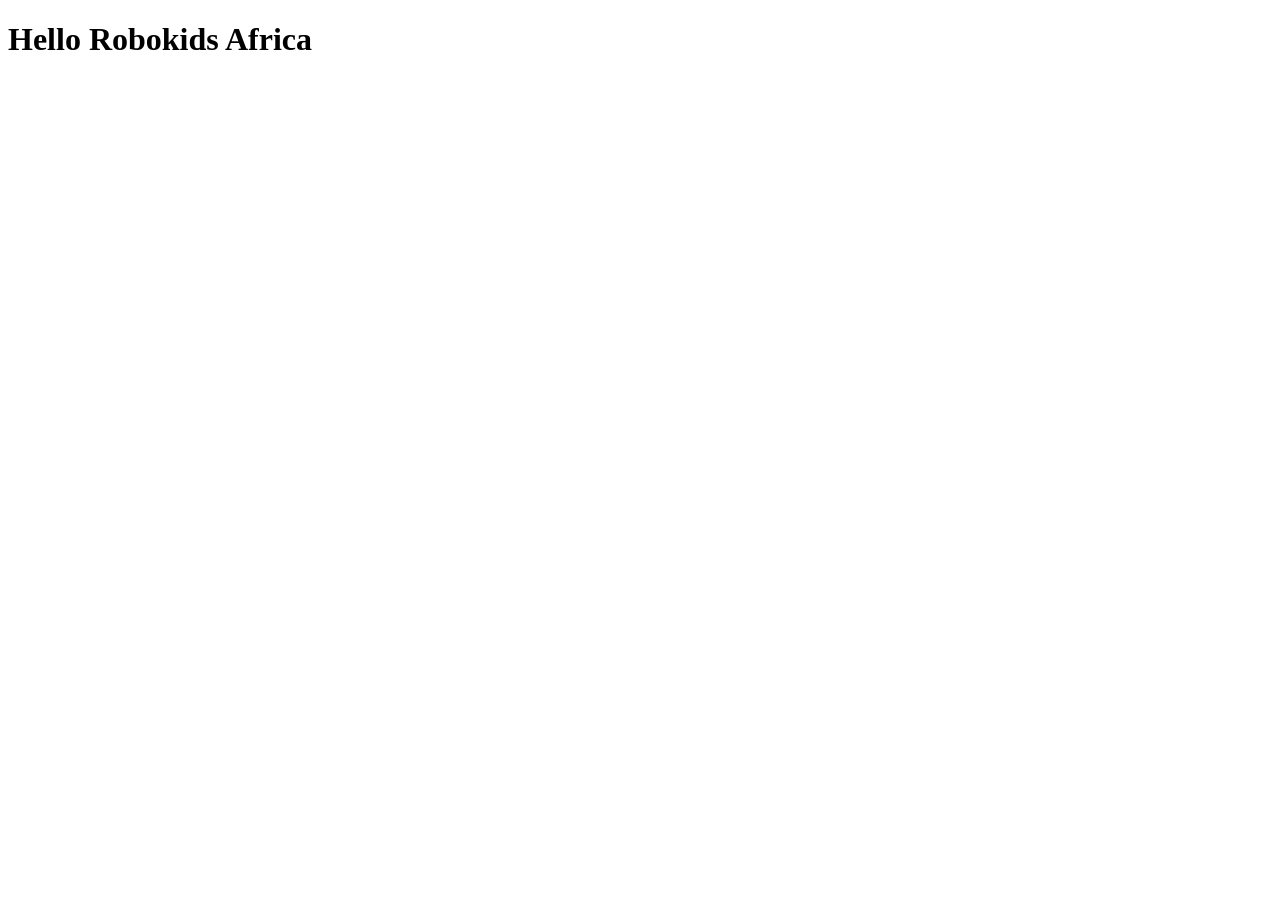
==== index.html @ cff6366d "Project setup" ====
<!DOCTYPE html>
<html lang="en">
<head>
    <meta charset="UTF-8">
    <meta name="viewport" content="width=device-width, initial-scale=1.0">
    <title>Robokids Africa</title>
    <link rel="stylesheet" href="styles.css">
</head>
<body>
    <h1>Hello Robokids Africa</h1>
    <script src="script.js"></script>
</body>
</html>
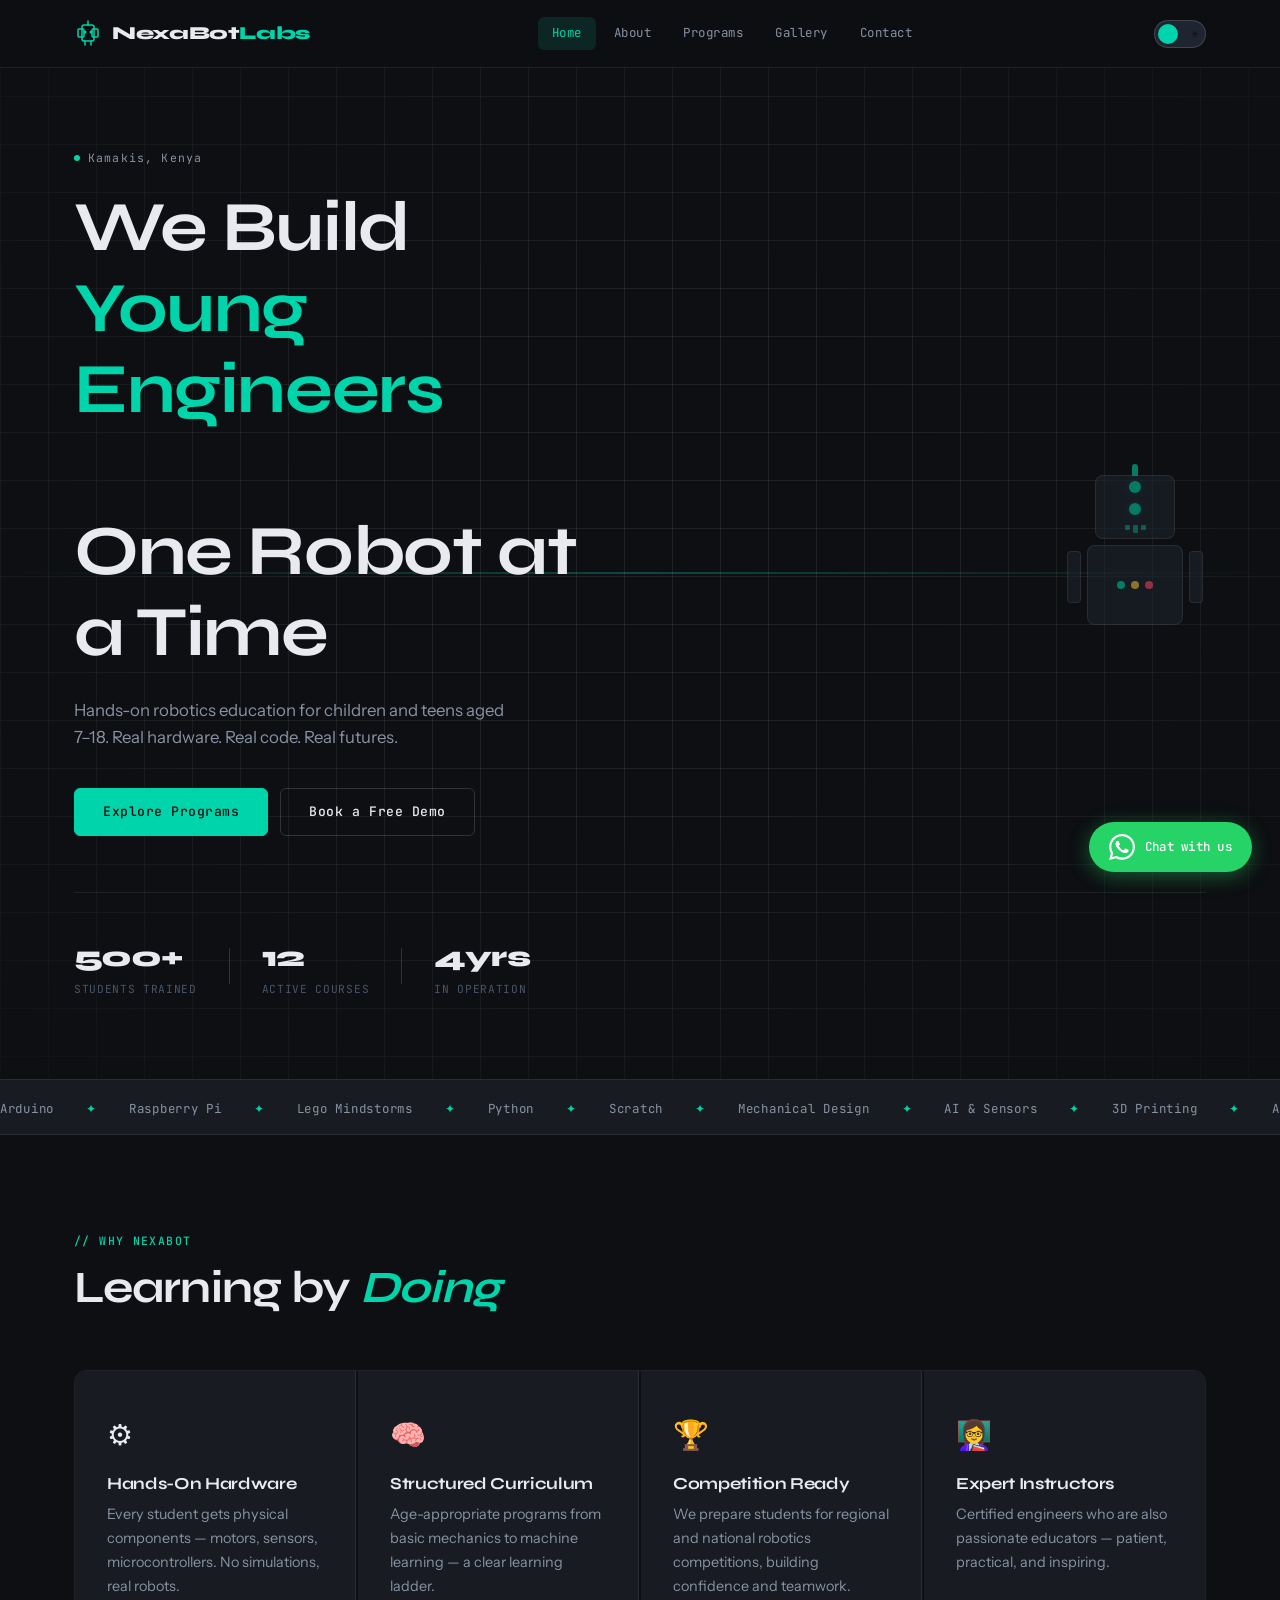
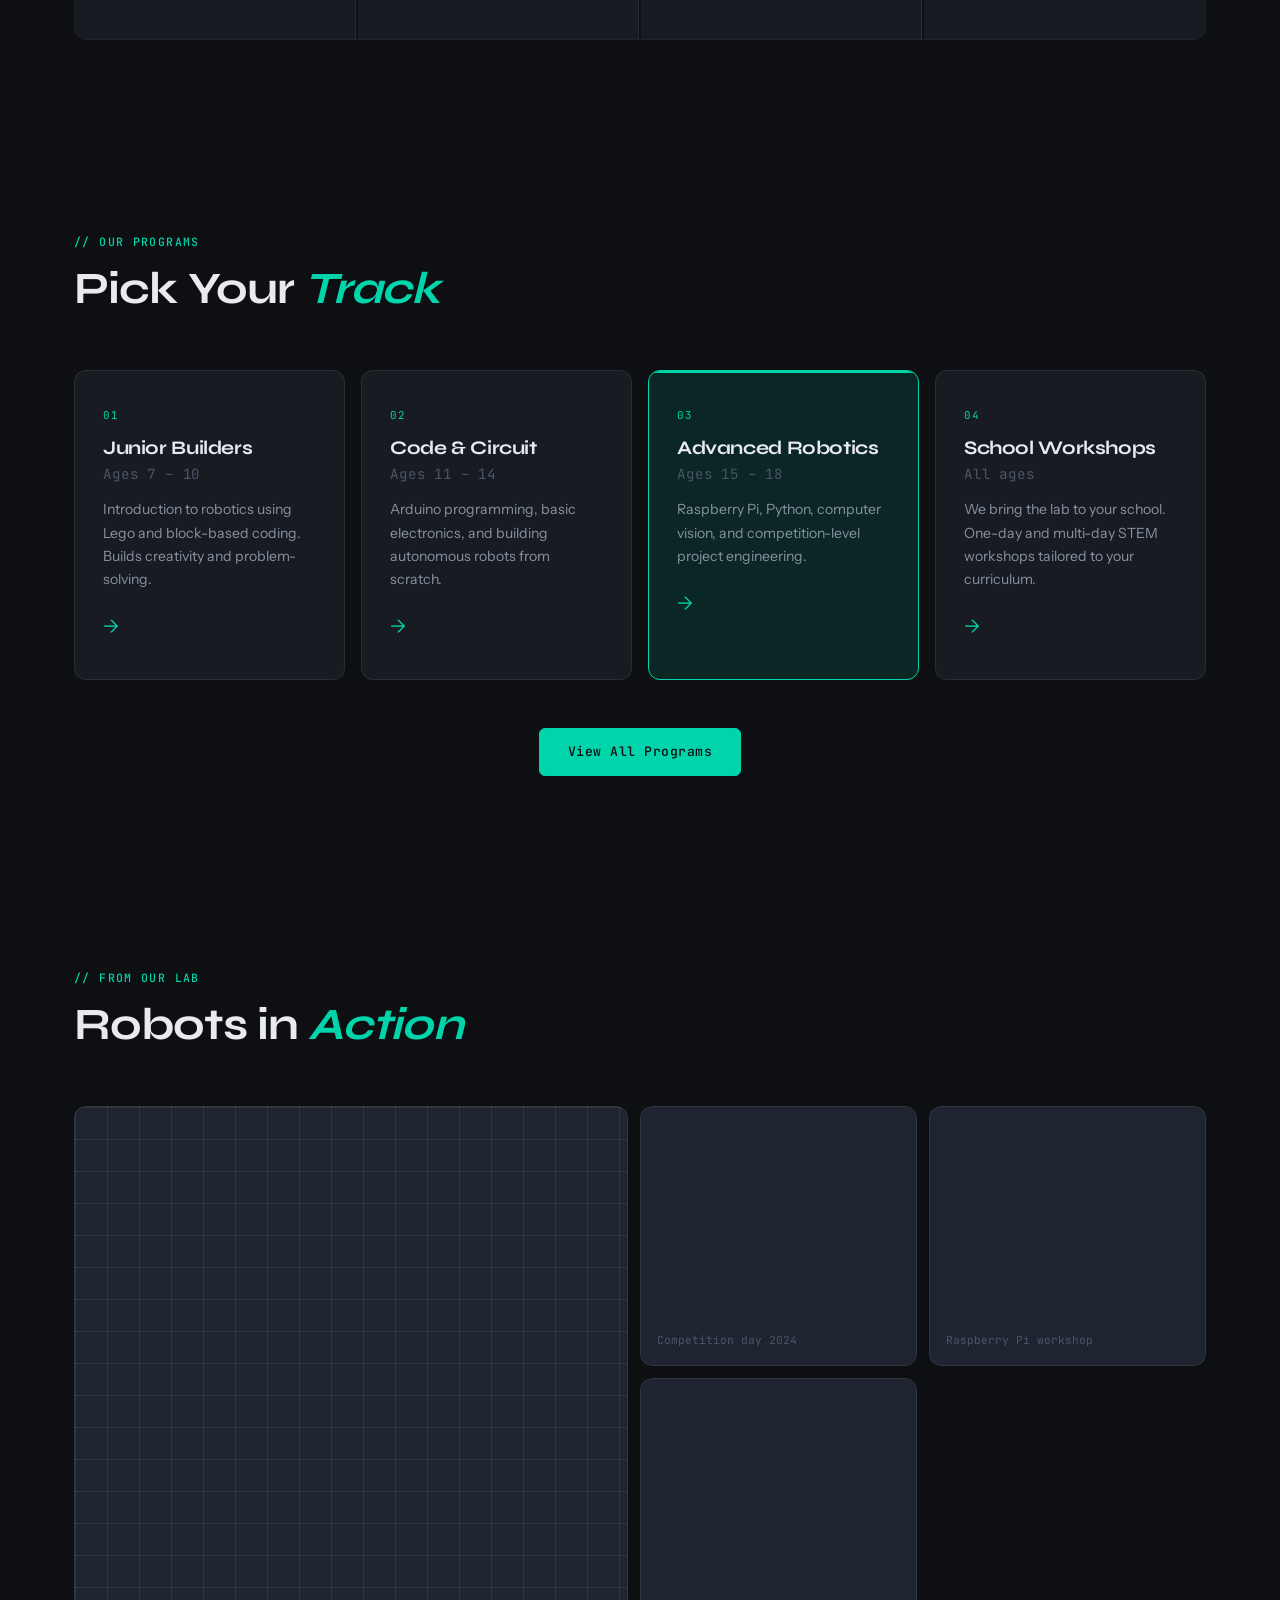
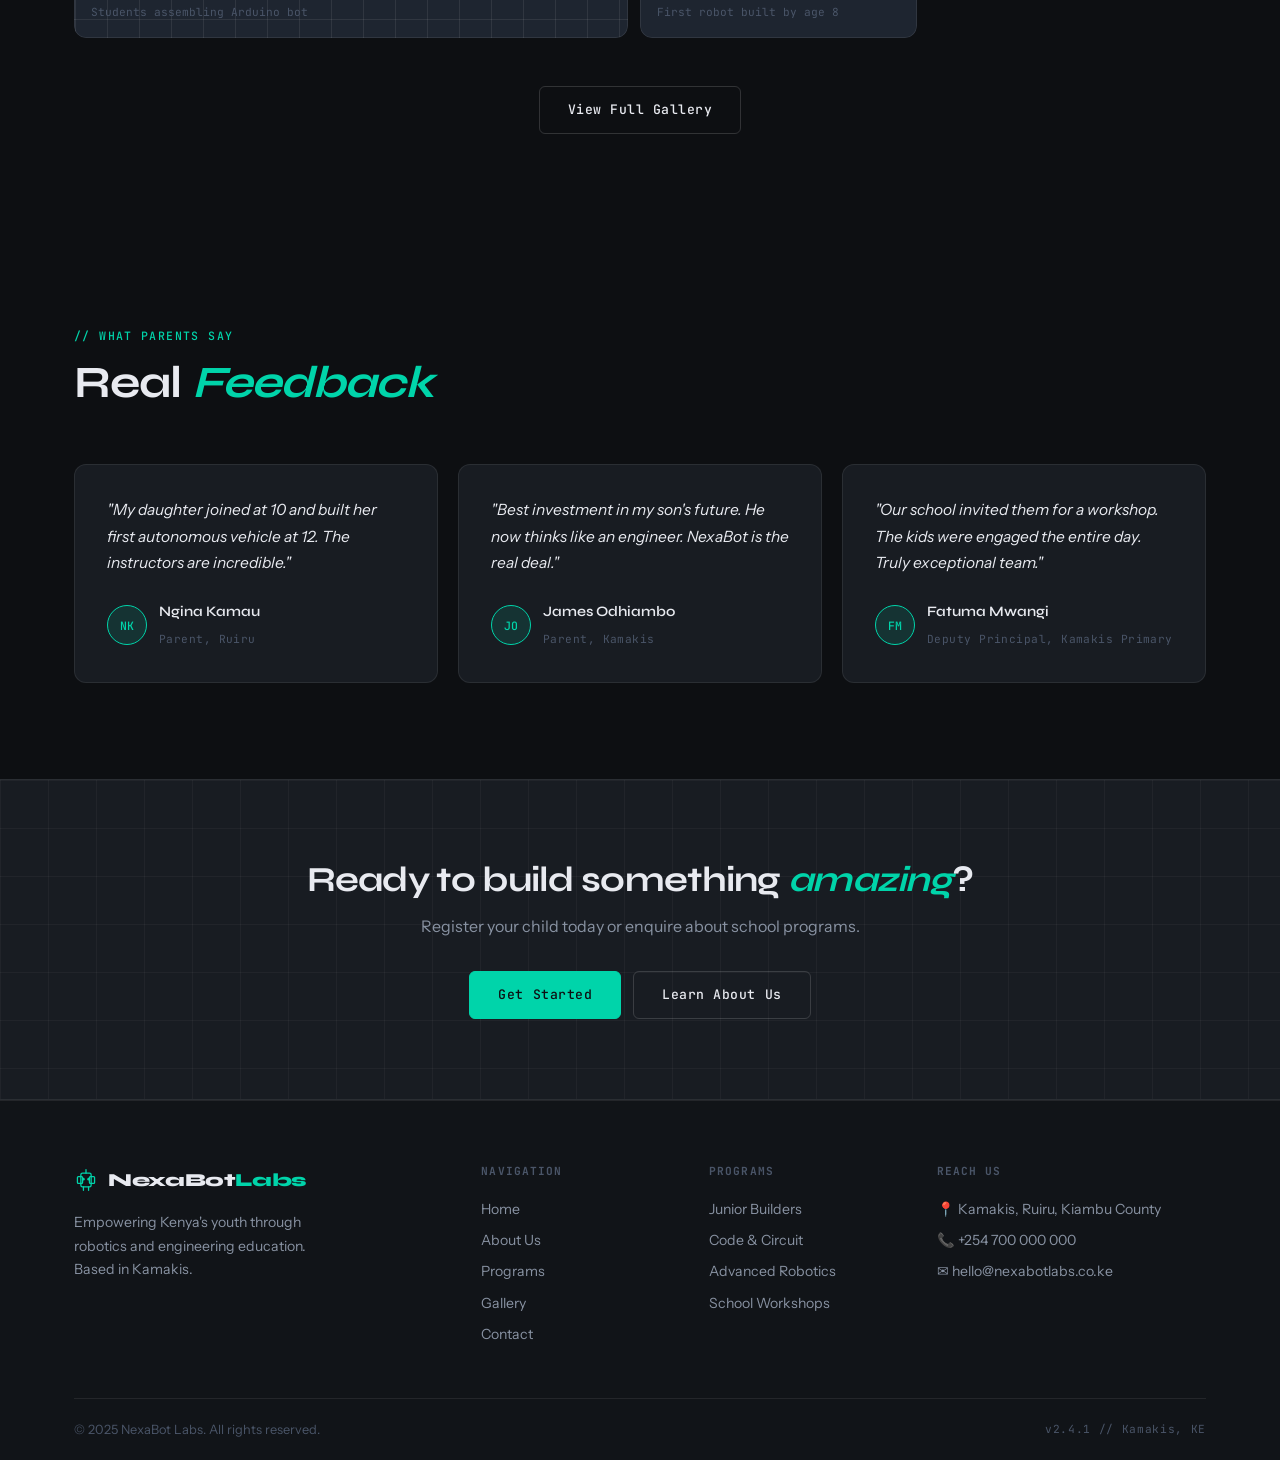
==== commit d28082a1: "Phase one" ====
--- a/index.html
+++ b/index.html
@@ -1,13 +1,347 @@
 <!DOCTYPE html>
-<html lang="en">
+<html lang="en" data-theme="dark">
 <head>
-    <meta charset="UTF-8">
-    <meta name="viewport" content="width=device-width, initial-scale=1.0">
-    <title>Robokids Africa</title>
-    <link rel="stylesheet" href="styles.css">
+  <meta charset="UTF-8" />
+  <meta name="viewport" content="width=device-width, initial-scale=1.0" />
+  <title>NexaBot Labs — Robotics Education for Young Minds | Kamakis, Kenya</title>
+  <meta name="description" content="NexaBot Labs empowers the next generation of engineers and innovators through hands-on robotics education in Kamakis, Kenya. Programs for ages 7–18." />
+  <meta name="keywords" content="robotics Kenya, robotics Kamakis, kids robotics, STEM education Kenya, youth engineering, NexaBot Labs" />
+  <meta property="og:title" content="NexaBot Labs — Robotics Education for Young Minds" />
+  <meta property="og:description" content="Hands-on robotics programs for youth in Kamakis, Kenya. Building tomorrow's engineers today." />
+  <meta property="og:type" content="website" />
+  <link rel="canonical" href="https://www.nexabotlabs.co.ke/" />
+  <link rel="stylesheet" href="styles.css" />
+  <link rel="preconnect" href="https://fonts.googleapis.com" />
+  <link rel="preconnect" href="https://fonts.gstatic.com" crossorigin />
+  <link href="https://fonts.googleapis.com/css2?family=Syne:wght@400;600;700;800&family=JetBrains+Mono:wght@300;400;500&family=Instrument+Sans:ital,wght@0,400;0,500;1,400&display=swap" rel="stylesheet" />
 </head>
 <body>
-    <h1>Hello Robokids Africa</h1>
-    <script src="script.js"></script>
+
+  <!-- NAVBAR -->
+  <header class="navbar" id="navbar">
+    <div class="nav-inner">
+      <a href="index.html" class="nav-logo">
+        <span class="logo-icon">
+          <svg width="28" height="28" viewBox="0 0 28 28" fill="none">
+            <rect x="4" y="10" width="6" height="8" rx="1" stroke="currentColor" stroke-width="1.5"/>
+            <rect x="18" y="10" width="6" height="8" rx="1" stroke="currentColor" stroke-width="1.5"/>
+            <rect x="8" y="6" width="12" height="16" rx="2" stroke="currentColor" stroke-width="1.5"/>
+            <circle cx="11" cy="13" r="1.5" fill="currentColor"/>
+            <circle cx="17" cy="13" r="1.5" fill="currentColor"/>
+            <line x1="11" y1="22" x2="11" y2="26" stroke="currentColor" stroke-width="1.5" stroke-linecap="round"/>
+            <line x1="17" y1="22" x2="17" y2="26" stroke="currentColor" stroke-width="1.5" stroke-linecap="round"/>
+            <line x1="14" y1="2" x2="14" y2="6" stroke="currentColor" stroke-width="1.5" stroke-linecap="round"/>
+          </svg>
+        </span>
+        <span class="logo-text">NexaBot<span class="logo-accent">Labs</span></span>
+      </a>
+
+      <nav class="nav-links" id="nav-links">
+        <a href="index.html" class="nav-link active">Home</a>
+        <a href="about.html" class="nav-link">About</a>
+        <a href="services.html" class="nav-link">Programs</a>
+        <a href="gallery.html" class="nav-link">Gallery</a>
+        <a href="contact.html" class="nav-link">Contact</a>
+      </nav>
+
+      <div class="nav-controls">
+        <button class="theme-toggle" id="theme-toggle" aria-label="Toggle light/dark theme">
+          <span class="toggle-track">
+            <span class="toggle-thumb"></span>
+            <span class="toggle-icon sun">☀</span>
+            <span class="toggle-icon moon">☽</span>
+          </span>
+        </button>
+        <button class="nav-burger" id="nav-burger" aria-label="Open menu">
+          <span></span><span></span><span></span>
+        </button>
+      </div>
+    </div>
+  </header>
+
+  <!-- HERO -->
+  <section class="hero">
+    <div class="hero-grid-bg"></div>
+    <div class="hero-scan-line"></div>
+    <div class="container hero-inner">
+      <div class="hero-tag"><span class="tag-dot"></span> Kamakis, Kenya</div>
+      <h1 class="hero-title">
+        We Build<br/>
+        <span class="hero-title-accent">Young Engineers</span><br/>
+        One Robot at<br/>a Time
+      </h1>
+      <p class="hero-sub">Hands-on robotics education for children and teens aged 7–18. Real hardware. Real code. Real futures.</p>
+      <div class="hero-cta">
+        <a href="services.html" class="btn btn-primary">Explore Programs</a>
+        <a href="contact.html" class="btn btn-ghost">Book a Free Demo</a>
+      </div>
+      <div class="hero-stats">
+        <div class="stat"><span class="stat-num">500+</span><span class="stat-label">Students Trained</span></div>
+        <div class="stat-div"></div>
+        <div class="stat"><span class="stat-num">12</span><span class="stat-label">Active Courses</span></div>
+        <div class="stat-div"></div>
+        <div class="stat"><span class="stat-num">4yrs</span><span class="stat-label">In Operation</span></div>
+      </div>
+    </div>
+    <div class="hero-robot-frame">
+      <div class="robot-display">
+        <div class="robot-head">
+          <div class="robot-eye left"></div>
+          <div class="robot-eye right"></div>
+          <div class="robot-mouth"><span></span><span></span><span></span></div>
+        </div>
+        <div class="robot-body">
+          <div class="robot-chest-panel">
+            <div class="chest-light l1"></div>
+            <div class="chest-light l2"></div>
+            <div class="chest-light l3"></div>
+          </div>
+        </div>
+        <div class="robot-arms">
+          <div class="robot-arm left"></div>
+          <div class="robot-arm right"></div>
+        </div>
+      </div>
+    </div>
+  </section>
+
+  <!-- MARQUEE STRIP -->
+  <div class="marquee-strip">
+    <div class="marquee-track">
+      <span>Arduino</span><span class="mx">✦</span>
+      <span>Raspberry Pi</span><span class="mx">✦</span>
+      <span>Lego Mindstorms</span><span class="mx">✦</span>
+      <span>Python</span><span class="mx">✦</span>
+      <span>Scratch</span><span class="mx">✦</span>
+      <span>Mechanical Design</span><span class="mx">✦</span>
+      <span>AI & Sensors</span><span class="mx">✦</span>
+      <span>3D Printing</span><span class="mx">✦</span>
+      <span>Arduino</span><span class="mx">✦</span>
+      <span>Raspberry Pi</span><span class="mx">✦</span>
+      <span>Lego Mindstorms</span><span class="mx">✦</span>
+      <span>Python</span><span class="mx">✦</span>
+      <span>Scratch</span><span class="mx">✦</span>
+      <span>Mechanical Design</span><span class="mx">✦</span>
+      <span>AI & Sensors</span><span class="mx">✦</span>
+      <span>3D Printing</span><span class="mx">✦</span>
+    </div>
+  </div>
+
+  <!-- WHY US -->
+  <section class="section why-section">
+    <div class="container">
+      <div class="section-header">
+        <span class="section-label">// WHY NEXABOT</span>
+        <h2 class="section-title">Learning by <em>Doing</em></h2>
+      </div>
+      <div class="why-grid">
+        <div class="why-card">
+          <div class="why-icon">⚙</div>
+          <h3>Hands-On Hardware</h3>
+          <p>Every student gets physical components — motors, sensors, microcontrollers. No simulations, real robots.</p>
+        </div>
+        <div class="why-card">
+          <div class="why-icon">🧠</div>
+          <h3>Structured Curriculum</h3>
+          <p>Age-appropriate programs from basic mechanics to machine learning — a clear learning ladder.</p>
+        </div>
+        <div class="why-card">
+          <div class="why-icon">🏆</div>
+          <h3>Competition Ready</h3>
+          <p>We prepare students for regional and national robotics competitions, building confidence and teamwork.</p>
+        </div>
+        <div class="why-card">
+          <div class="why-icon">👩‍🏫</div>
+          <h3>Expert Instructors</h3>
+          <p>Certified engineers who are also passionate educators — patient, practical, and inspiring.</p>
+        </div>
+      </div>
+    </div>
+  </section>
+
+  <!-- PROGRAMS PREVIEW -->
+  <section class="section programs-preview">
+    <div class="container">
+      <div class="section-header">
+        <span class="section-label">// OUR PROGRAMS</span>
+        <h2 class="section-title">Pick Your <em>Track</em></h2>
+      </div>
+      <div class="programs-grid">
+        <a href="services.html" class="program-card">
+          <div class="program-num">01</div>
+          <h3>Junior Builders</h3>
+          <p class="program-age">Ages 7 – 10</p>
+          <p>Introduction to robotics using Lego and block-based coding. Builds creativity and problem-solving.</p>
+          <span class="program-arrow">→</span>
+        </a>
+        <a href="services.html" class="program-card">
+          <div class="program-num">02</div>
+          <h3>Code & Circuit</h3>
+          <p class="program-age">Ages 11 – 14</p>
+          <p>Arduino programming, basic electronics, and building autonomous robots from scratch.</p>
+          <span class="program-arrow">→</span>
+        </a>
+        <a href="services.html" class="program-card featured">
+          <div class="program-num">03</div>
+          <h3>Advanced Robotics</h3>
+          <p class="program-age">Ages 15 – 18</p>
+          <p>Raspberry Pi, Python, computer vision, and competition-level project engineering.</p>
+          <span class="program-arrow">→</span>
+        </a>
+        <a href="services.html" class="program-card">
+          <div class="program-num">04</div>
+          <h3>School Workshops</h3>
+          <p class="program-age">All ages</p>
+          <p>We bring the lab to your school. One-day and multi-day STEM workshops tailored to your curriculum.</p>
+          <span class="program-arrow">→</span>
+        </a>
+      </div>
+      <div class="section-cta">
+        <a href="services.html" class="btn btn-primary">View All Programs</a>
+      </div>
+    </div>
+  </section>
+
+  <!-- GALLERY TEASER -->
+  <section class="section gallery-teaser">
+    <div class="container">
+      <div class="section-header">
+        <span class="section-label">// FROM OUR LAB</span>
+        <h2 class="section-title">Robots in <em>Action</em></h2>
+      </div>
+      <div class="gallery-grid-preview">
+        <div class="gp-item gp-large">
+          <div class="gp-placeholder" data-label="Students assembling Arduino bot"></div>
+        </div>
+        <div class="gp-item">
+          <div class="gp-placeholder" data-label="Competition day 2024"></div>
+        </div>
+        <div class="gp-item">
+          <div class="gp-placeholder" data-label="Raspberry Pi workshop"></div>
+        </div>
+        <div class="gp-item">
+          <div class="gp-placeholder" data-label="First robot built by age 8"></div>
+        </div>
+      </div>
+      <div class="section-cta">
+        <a href="gallery.html" class="btn btn-ghost">View Full Gallery</a>
+      </div>
+    </div>
+  </section>
+
+  <!-- TESTIMONIALS -->
+  <section class="section testimonials">
+    <div class="container">
+      <div class="section-header">
+        <span class="section-label">// WHAT PARENTS SAY</span>
+        <h2 class="section-title">Real <em>Feedback</em></h2>
+      </div>
+      <div class="testi-grid">
+        <div class="testi-card">
+          <p>"My daughter joined at 10 and built her first autonomous vehicle at 12. The instructors are incredible."</p>
+          <div class="testi-author">
+            <div class="testi-avatar">NK</div>
+            <div>
+              <strong>Ngina Kamau</strong>
+              <span>Parent, Ruiru</span>
+            </div>
+          </div>
+        </div>
+        <div class="testi-card">
+          <p>"Best investment in my son's future. He now thinks like an engineer. NexaBot is the real deal."</p>
+          <div class="testi-author">
+            <div class="testi-avatar">JO</div>
+            <div>
+              <strong>James Odhiambo</strong>
+              <span>Parent, Kamakis</span>
+            </div>
+          </div>
+        </div>
+        <div class="testi-card">
+          <p>"Our school invited them for a workshop. The kids were engaged the entire day. Truly exceptional team."</p>
+          <div class="testi-author">
+            <div class="testi-avatar">FM</div>
+            <div>
+              <strong>Fatuma Mwangi</strong>
+              <span>Deputy Principal, Kamakis Primary</span>
+            </div>
+          </div>
+        </div>
+      </div>
+    </div>
+  </section>
+
+  <!-- CTA BAND -->
+  <section class="cta-band">
+    <div class="container">
+      <h2>Ready to build something <em>amazing</em>?</h2>
+      <p>Register your child today or enquire about school programs.</p>
+      <div class="cta-buttons">
+        <a href="contact.html" class="btn btn-primary">Get Started</a>
+        <a href="about.html" class="btn btn-ghost">Learn About Us</a>
+      </div>
+    </div>
+  </section>
+
+  <!-- FOOTER -->
+  <footer class="footer">
+    <div class="container">
+      <div class="footer-grid">
+        <div class="footer-brand">
+          <a href="index.html" class="nav-logo">
+            <span class="logo-icon">
+              <svg width="24" height="24" viewBox="0 0 28 28" fill="none">
+                <rect x="4" y="10" width="6" height="8" rx="1" stroke="currentColor" stroke-width="1.5"/>
+                <rect x="18" y="10" width="6" height="8" rx="1" stroke="currentColor" stroke-width="1.5"/>
+                <rect x="8" y="6" width="12" height="16" rx="2" stroke="currentColor" stroke-width="1.5"/>
+                <circle cx="11" cy="13" r="1.5" fill="currentColor"/>
+                <circle cx="17" cy="13" r="1.5" fill="currentColor"/>
+                <line x1="11" y1="22" x2="11" y2="26" stroke="currentColor" stroke-width="1.5" stroke-linecap="round"/>
+                <line x1="17" y1="22" x2="17" y2="26" stroke="currentColor" stroke-width="1.5" stroke-linecap="round"/>
+                <line x1="14" y1="2" x2="14" y2="6" stroke="currentColor" stroke-width="1.5" stroke-linecap="round"/>
+              </svg>
+            </span>
+            <span class="logo-text">NexaBot<span class="logo-accent">Labs</span></span>
+          </a>
+          <p>Empowering Kenya's youth through robotics and engineering education. Based in Kamakis.</p>
+        </div>
+        <div class="footer-links">
+          <h4>Navigation</h4>
+          <a href="index.html">Home</a>
+          <a href="about.html">About Us</a>
+          <a href="services.html">Programs</a>
+          <a href="gallery.html">Gallery</a>
+          <a href="contact.html">Contact</a>
+        </div>
+        <div class="footer-links">
+          <h4>Programs</h4>
+          <a href="services.html">Junior Builders</a>
+          <a href="services.html">Code & Circuit</a>
+          <a href="services.html">Advanced Robotics</a>
+          <a href="services.html">School Workshops</a>
+        </div>
+        <div class="footer-contact">
+          <h4>Reach Us</h4>
+          <p>📍 Kamakis, Ruiru, Kiambu County</p>
+          <p>📞 +254 700 000 000</p>
+          <p>✉ hello@nexabotlabs.co.ke</p>
+        </div>
+      </div>
+      <div class="footer-bottom">
+        <span>© 2025 NexaBot Labs. All rights reserved.</span>
+        <span class="footer-mono">v2.4.1 // Kamakis, KE</span>
+      </div>
+    </div>
+  </footer>
+
+  <!-- WHATSAPP BUTTON -->
+  <a href="https://wa.me/254700000000?text=Hello%20NexaBot%20Labs%2C%20I%27m%20interested%20in%20your%20robotics%20programs." class="whatsapp-btn" target="_blank" rel="noopener" aria-label="Chat on WhatsApp">
+    <svg viewBox="0 0 24 24" fill="currentColor" width="26" height="26">
+      <path d="M17.472 14.382c-.297-.149-1.758-.867-2.03-.967-.273-.099-.471-.148-.67.15-.197.297-.767.966-.94 1.164-.173.199-.347.223-.644.075-.297-.15-1.255-.463-2.39-1.475-.883-.788-1.48-1.761-1.653-2.059-.173-.297-.018-.458.13-.606.134-.133.298-.347.446-.52.149-.174.198-.298.298-.497.099-.198.05-.371-.025-.52-.075-.149-.669-1.612-.916-2.207-.242-.579-.487-.5-.669-.51-.173-.008-.371-.01-.57-.01-.198 0-.52.074-.792.372-.272.297-1.04 1.016-1.04 2.479 0 1.462 1.065 2.875 1.213 3.074.149.198 2.096 3.2 5.077 4.487.709.306 1.262.489 1.694.625.712.227 1.36.195 1.871.118.571-.085 1.758-.719 2.006-1.413.248-.694.248-1.289.173-1.413-.074-.124-.272-.198-.57-.347m-5.421 7.403h-.004a9.87 9.87 0 01-5.031-1.378l-.361-.214-3.741.982.998-3.648-.235-.374a9.86 9.86 0 01-1.51-5.26c.001-5.45 4.436-9.884 9.888-9.884 2.64 0 5.122 1.03 6.988 2.898a9.825 9.825 0 012.893 6.994c-.003 5.45-4.437 9.884-9.885 9.884m8.413-18.297A11.815 11.815 0 0012.05 0C5.495 0 .16 5.335.157 11.892c0 2.096.547 4.142 1.588 5.945L.057 24l6.305-1.654a11.882 11.882 0 005.683 1.448h.005c6.554 0 11.89-5.335 11.893-11.893a11.821 11.821 0 00-3.48-8.413z"/>
+    </svg>
+    <span>Chat with us</span>
+  </a>
+
+  <script src="script.js"></script>
 </body>
 </html>
--- a/styles.css
+++ b/styles.css
@@ -0,0 +1,1516 @@
+/* =========================================================
+   NexaBot Labs — style.css
+   Theme: Industrial Precision / Mechatronics
+   Fonts: Syne (display) + JetBrains Mono (accent/label) + Instrument Sans (body)
+   ========================================================= */
+
+/* ---- RESET & BASE ---- */
+*, *::before, *::after { box-sizing: border-box; margin: 0; padding: 0; }
+html { scroll-behavior: smooth; font-size: 16px; }
+img { display: block; max-width: 100%; }
+a { text-decoration: none; color: inherit; }
+ul { list-style: none; }
+button { cursor: pointer; border: none; background: none; font: inherit; }
+
+/* ---- CSS VARIABLES ---- */
+:root {
+  /* Dark theme (default) */
+  --bg:          #0d0f12;
+  --bg-alt:      #111418;
+  --surface:     #181c22;
+  --surface-2:   #1e2530;
+  --surface-3:   #252d3a;
+  --border:      rgba(255,255,255,0.08);
+  --border-hi:   rgba(255,255,255,0.15);
+
+  --text:        #e8eaf0;
+  --text-muted:  #8892a2;
+  --text-faint:  #4a5568;
+
+  --accent:      #00d4aa;
+  --accent-dim:  rgba(0, 212, 170, 0.12);
+  --accent-muted:rgba(0, 212, 170, 0.06);
+  --accent-glow: rgba(0, 212, 170, 0.25);
+
+  --red:         #ff4d6a;
+  --yellow:      #f5c542;
+
+  --font-display: 'Syne', sans-serif;
+  --font-mono:    'JetBrains Mono', monospace;
+  --font-body:    'Instrument Sans', sans-serif;
+
+  --radius:       6px;
+  --radius-lg:    12px;
+  --shadow:       0 4px 24px rgba(0,0,0,0.4);
+  --shadow-lg:    0 12px 48px rgba(0,0,0,0.6);
+
+  --nav-height:   68px;
+  --transition:   0.2s ease;
+}
+
+[data-theme="light"] {
+  --bg:          #f5f6f8;
+  --bg-alt:      #ffffff;
+  --surface:     #ffffff;
+  --surface-2:   #eef0f5;
+  --surface-3:   #e4e7ef;
+  --border:      rgba(0,0,0,0.08);
+  --border-hi:   rgba(0,0,0,0.14);
+
+  --text:        #111418;
+  --text-muted:  #5a6478;
+  --text-faint:  #9aa3b2;
+
+  --accent:      #00a882;
+  --accent-dim:  rgba(0, 168, 130, 0.10);
+  --accent-muted:rgba(0, 168, 130, 0.05);
+  --accent-glow: rgba(0, 168, 130, 0.20);
+
+  --shadow:       0 4px 24px rgba(0,0,0,0.08);
+  --shadow-lg:    0 12px 48px rgba(0,0,0,0.14);
+}
+
+/* ---- BODY ---- */
+body {
+  font-family: var(--font-body);
+  background-color: var(--bg);
+  color: var(--text);
+  line-height: 1.65;
+  overflow-x: hidden;
+  transition: background-color 0.3s ease, color 0.3s ease;
+}
+
+/* ---- TYPOGRAPHY ---- */
+h1, h2, h3, h4 {
+  font-family: var(--font-display);
+  font-weight: 700;
+  line-height: 1.15;
+  letter-spacing: -0.02em;
+}
+em { font-style: italic; color: var(--accent); font-family: var(--font-display); }
+p { color: var(--text-muted); }
+
+/* ---- CONTAINER ---- */
+.container {
+  max-width: 1180px;
+  margin: 0 auto;
+  padding: 0 24px;
+}
+
+/* ---- SECTION ---- */
+.section {
+  padding: 96px 0;
+}
+.section-header {
+  margin-bottom: 56px;
+}
+.section-label {
+  font-family: var(--font-mono);
+  font-size: 0.72rem;
+  font-weight: 500;
+  color: var(--accent);
+  letter-spacing: 0.12em;
+  text-transform: uppercase;
+  display: block;
+  margin-bottom: 12px;
+}
+.section-title {
+  font-size: clamp(2rem, 4vw, 2.8rem);
+  color: var(--text);
+}
+.section-cta {
+  margin-top: 48px;
+  text-align: center;
+}
+
+/* ---- BUTTONS ---- */
+.btn {
+  display: inline-flex;
+  align-items: center;
+  gap: 8px;
+  padding: 12px 28px;
+  border-radius: var(--radius);
+  font-family: var(--font-mono);
+  font-size: 0.82rem;
+  font-weight: 500;
+  letter-spacing: 0.04em;
+  transition: all var(--transition);
+  border: 1.5px solid transparent;
+  white-space: nowrap;
+}
+.btn-primary {
+  background: var(--accent);
+  color: #0d0f12;
+  border-color: var(--accent);
+}
+.btn-primary:hover {
+  background: transparent;
+  color: var(--accent);
+}
+.btn-ghost {
+  background: transparent;
+  color: var(--text);
+  border-color: var(--border-hi);
+}
+.btn-ghost:hover {
+  border-color: var(--accent);
+  color: var(--accent);
+}
+.btn-full { width: 100%; justify-content: center; }
+.btn-whatsapp {
+  background: #25d366;
+  color: #fff;
+  border-color: #25d366;
+  padding: 10px 20px;
+  font-size: 0.8rem;
+  margin-top: 8px;
+}
+.btn-whatsapp:hover { background: #1da851; border-color: #1da851; }
+
+/* =========================================================
+   NAVBAR
+   ========================================================= */
+.navbar {
+  position: fixed;
+  top: 0; left: 0; right: 0;
+  z-index: 100;
+  height: var(--nav-height);
+  background: rgba(13, 15, 18, 0.88);
+  backdrop-filter: blur(14px);
+  -webkit-backdrop-filter: blur(14px);
+  border-bottom: 1px solid var(--border);
+  transition: background 0.3s ease;
+}
+[data-theme="light"] .navbar {
+  background: rgba(245, 246, 248, 0.9);
+}
+.navbar.scrolled {
+  background: var(--bg);
+  box-shadow: var(--shadow);
+}
+.nav-inner {
+  max-width: 1180px;
+  margin: 0 auto;
+  padding: 0 24px;
+  height: 100%;
+  display: flex;
+  align-items: center;
+  justify-content: space-between;
+  gap: 24px;
+}
+.nav-logo {
+  display: flex;
+  align-items: center;
+  gap: 10px;
+  color: var(--text);
+  flex-shrink: 0;
+}
+.logo-icon {
+  color: var(--accent);
+  display: flex;
+  align-items: center;
+}
+.logo-text {
+  font-family: var(--font-display);
+  font-size: 1.15rem;
+  font-weight: 800;
+  letter-spacing: -0.02em;
+}
+.logo-accent { color: var(--accent); }
+
+.nav-links {
+  display: flex;
+  align-items: center;
+  gap: 4px;
+}
+.nav-link {
+  font-family: var(--font-mono);
+  font-size: 0.78rem;
+  font-weight: 400;
+  color: var(--text-muted);
+  padding: 6px 14px;
+  border-radius: var(--radius);
+  transition: all var(--transition);
+  letter-spacing: 0.04em;
+}
+.nav-link:hover, .nav-link.active {
+  color: var(--text);
+  background: var(--accent-dim);
+}
+.nav-link.active { color: var(--accent); }
+
+.nav-controls {
+  display: flex;
+  align-items: center;
+  gap: 12px;
+}
+
+/* THEME TOGGLE */
+.theme-toggle {
+  padding: 0;
+  width: 52px;
+  height: 28px;
+  position: relative;
+}
+.toggle-track {
+  display: block;
+  width: 52px;
+  height: 28px;
+  background: var(--surface-2);
+  border-radius: 99px;
+  border: 1px solid var(--border-hi);
+  position: relative;
+  transition: all 0.3s ease;
+  overflow: hidden;
+}
+.toggle-thumb {
+  position: absolute;
+  top: 3px;
+  left: 3px;
+  width: 20px;
+  height: 20px;
+  border-radius: 50%;
+  background: var(--accent);
+  transition: transform 0.3s ease;
+  z-index: 2;
+}
+[data-theme="light"] .toggle-thumb { transform: translateX(24px); }
+.toggle-icon {
+  position: absolute;
+  top: 50%;
+  transform: translateY(-50%);
+  font-size: 11px;
+  z-index: 1;
+  transition: opacity 0.2s;
+}
+.toggle-icon.moon { left: 6px; opacity: 1; }
+.toggle-icon.sun  { right: 5px; opacity: 0.5; }
+[data-theme="light"] .toggle-icon.moon { opacity: 0.5; }
+[data-theme="light"] .toggle-icon.sun  { opacity: 1; }
+
+/* BURGER */
+.nav-burger {
+  display: none;
+  flex-direction: column;
+  gap: 5px;
+  padding: 4px;
+}
+.nav-burger span {
+  display: block;
+  width: 22px;
+  height: 2px;
+  background: var(--text);
+  border-radius: 2px;
+  transition: all 0.25s ease;
+}
+.nav-burger.open span:nth-child(1) { transform: translateY(7px) rotate(45deg); }
+.nav-burger.open span:nth-child(2) { opacity: 0; }
+.nav-burger.open span:nth-child(3) { transform: translateY(-7px) rotate(-45deg); }
+
+/* =========================================================
+   HERO
+   ========================================================= */
+.hero {
+  min-height: 100vh;
+  display: flex;
+  align-items: center;
+  padding-top: var(--nav-height);
+  position: relative;
+  overflow: hidden;
+}
+
+/* Grid background */
+.hero-grid-bg {
+  position: absolute;
+  inset: 0;
+  background-image:
+    linear-gradient(var(--border) 1px, transparent 1px),
+    linear-gradient(90deg, var(--border) 1px, transparent 1px);
+  background-size: 48px 48px;
+  mask-image: radial-gradient(ellipse 80% 80% at 50% 50%, black 30%, transparent 100%);
+  -webkit-mask-image: radial-gradient(ellipse 80% 80% at 50% 50%, black 30%, transparent 100%);
+  pointer-events: none;
+}
+
+/* Scan line animation */
+.hero-scan-line {
+  position: absolute;
+  left: 0; right: 0;
+  height: 2px;
+  background: linear-gradient(90deg, transparent, var(--accent), transparent);
+  opacity: 0.3;
+  animation: scan 4s linear infinite;
+  pointer-events: none;
+}
+@keyframes scan {
+  from { top: 0; }
+  to   { top: 100%; }
+}
+
+.hero-inner {
+  position: relative;
+  z-index: 2;
+  display: grid;
+  grid-template-columns: 1fr 1fr;
+  grid-template-rows: auto auto auto auto;
+  gap: 0;
+  align-items: start;
+  padding-top: 80px;
+  padding-bottom: 80px;
+}
+
+.hero-tag {
+  grid-column: 1;
+  display: flex;
+  align-items: center;
+  gap: 8px;
+  font-family: var(--font-mono);
+  font-size: 0.72rem;
+  color: var(--text-muted);
+  letter-spacing: 0.1em;
+  margin-bottom: 20px;
+}
+.tag-dot {
+  width: 6px; height: 6px;
+  border-radius: 50%;
+  background: var(--accent);
+  animation: blink 2s ease-in-out infinite;
+}
+@keyframes blink { 0%,100%{opacity:1} 50%{opacity:0.2} }
+
+.hero-title {
+  grid-column: 1;
+  font-size: clamp(2.8rem, 5.5vw, 4.5rem);
+  color: var(--text);
+  margin-bottom: 24px;
+  animation: fadeUp 0.7s ease both;
+}
+.hero-title-accent {
+  color: var(--accent);
+  display: block;
+}
+
+.hero-sub {
+  grid-column: 1;
+  font-size: 1.05rem;
+  color: var(--text-muted);
+  max-width: 440px;
+  margin-bottom: 36px;
+  animation: fadeUp 0.7s 0.1s ease both;
+}
+
+.hero-cta {
+  grid-column: 1;
+  display: flex;
+  gap: 12px;
+  flex-wrap: wrap;
+  margin-bottom: 56px;
+  animation: fadeUp 0.7s 0.2s ease both;
+}
+
+.hero-stats {
+  grid-column: 1 / -1;
+  display: flex;
+  align-items: center;
+  gap: 32px;
+  padding-top: 40px;
+  border-top: 1px solid var(--border);
+  animation: fadeUp 0.7s 0.3s ease both;
+}
+.stat { display: flex; flex-direction: column; }
+.stat-num {
+  font-family: var(--font-display);
+  font-size: 1.8rem;
+  font-weight: 800;
+  color: var(--text);
+  letter-spacing: -0.03em;
+}
+.stat-label {
+  font-family: var(--font-mono);
+  font-size: 0.7rem;
+  color: var(--text-faint);
+  letter-spacing: 0.06em;
+  text-transform: uppercase;
+}
+.stat-div {
+  width: 1px;
+  height: 36px;
+  background: var(--border-hi);
+}
+
+/* CSS Robot illustration */
+.hero-robot-frame {
+  position: absolute;
+  right: 6%;
+  top: 50%;
+  transform: translateY(-50%);
+  z-index: 1;
+  animation: float 5s ease-in-out infinite;
+}
+@keyframes float {
+  0%,100% { transform: translateY(-50%); }
+  50%      { transform: translateY(calc(-50% - 14px)); }
+}
+
+.robot-display {
+  display: flex;
+  flex-direction: column;
+  align-items: center;
+  gap: 6px;
+  opacity: 0.55;
+}
+[data-theme="light"] .robot-display { opacity: 0.3; }
+
+.robot-head {
+  width: 80px; height: 64px;
+  background: var(--surface-2);
+  border: 1.5px solid var(--border-hi);
+  border-radius: 8px;
+  display: flex;
+  flex-direction: column;
+  align-items: center;
+  justify-content: center;
+  gap: 10px;
+  position: relative;
+}
+.robot-head::before {
+  content: '';
+  position: absolute;
+  top: -12px;
+  width: 6px; height: 12px;
+  background: var(--accent);
+  border-radius: 3px 3px 0 0;
+}
+.robot-eyes-row { display: flex; gap: 16px; }
+.robot-eye {
+  width: 12px; height: 12px;
+  border-radius: 50%;
+  background: var(--accent);
+  box-shadow: 0 0 8px var(--accent-glow);
+  animation: eyeblink 3s ease-in-out infinite;
+}
+.robot-eye.right { animation-delay: 0.1s; }
+@keyframes eyeblink { 0%,90%,100%{transform:scaleY(1)} 95%{transform:scaleY(0.1)} }
+
+.robot-mouth {
+  display: flex;
+  gap: 3px;
+}
+.robot-mouth span {
+  display: block;
+  width: 5px; height: 5px;
+  border-radius: 1px;
+  background: var(--accent);
+  opacity: 0.7;
+  animation: mouthPulse 1.2s ease-in-out infinite;
+}
+.robot-mouth span:nth-child(2) { animation-delay: 0.2s; height: 8px; }
+.robot-mouth span:nth-child(3) { animation-delay: 0.4s; }
+@keyframes mouthPulse { 0%,100%{opacity:0.4} 50%{opacity:1} }
+
+.robot-body {
+  width: 96px; height: 80px;
+  background: var(--surface-2);
+  border: 1.5px solid var(--border-hi);
+  border-radius: 8px;
+  display: flex;
+  align-items: center;
+  justify-content: center;
+}
+.robot-chest-panel {
+  display: flex;
+  gap: 6px;
+  align-items: center;
+}
+.chest-light {
+  width: 8px; height: 8px;
+  border-radius: 50%;
+  animation: chestLight 1.5s ease-in-out infinite;
+}
+.chest-light.l1 { background: var(--accent); animation-delay: 0s; }
+.chest-light.l2 { background: var(--yellow); animation-delay: 0.5s; }
+.chest-light.l3 { background: var(--red); animation-delay: 1s; }
+@keyframes chestLight { 0%,100%{opacity:0.3} 50%{opacity:1} }
+
+.robot-arms {
+  display: flex;
+  gap: 108px;
+  margin-top: -80px;
+  position: relative;
+}
+.robot-arm {
+  width: 14px; height: 52px;
+  background: var(--surface-2);
+  border: 1.5px solid var(--border-hi);
+  border-radius: 4px;
+}
+
+@keyframes fadeUp {
+  from { opacity: 0; transform: translateY(24px); }
+  to   { opacity: 1; transform: translateY(0); }
+}
+
+/* =========================================================
+   MARQUEE
+   ========================================================= */
+.marquee-strip {
+  background: var(--surface);
+  border-top: 1px solid var(--border);
+  border-bottom: 1px solid var(--border);
+  padding: 14px 0;
+  overflow: hidden;
+  white-space: nowrap;
+}
+.marquee-track {
+  display: inline-flex;
+  gap: 32px;
+  animation: marquee 28s linear infinite;
+  font-family: var(--font-mono);
+  font-size: 0.78rem;
+  color: var(--text-muted);
+  letter-spacing: 0.06em;
+}
+.marquee-track .mx { color: var(--accent); }
+@keyframes marquee {
+  from { transform: translateX(0); }
+  to   { transform: translateX(-50%); }
+}
+
+/* =========================================================
+   WHY SECTION
+   ========================================================= */
+.why-grid {
+  display: grid;
+  grid-template-columns: repeat(auto-fit, minmax(240px, 1fr));
+  gap: 2px;
+  border: 1px solid var(--border);
+  border-radius: var(--radius-lg);
+  overflow: hidden;
+}
+.why-card {
+  padding: 40px 32px;
+  background: var(--surface);
+  border-right: 1px solid var(--border);
+  transition: background var(--transition);
+}
+.why-card:last-child { border-right: none; }
+.why-card:hover { background: var(--surface-2); }
+.why-icon {
+  font-size: 1.8rem;
+  margin-bottom: 16px;
+  display: block;
+}
+.why-card h3 {
+  font-size: 1.05rem;
+  color: var(--text);
+  margin-bottom: 10px;
+}
+.why-card p { font-size: 0.9rem; }
+
+/* =========================================================
+   PROGRAMS GRID
+   ========================================================= */
+.programs-grid {
+  display: grid;
+  grid-template-columns: repeat(auto-fit, minmax(240px, 1fr));
+  gap: 16px;
+}
+.program-card {
+  display: block;
+  padding: 36px 28px;
+  background: var(--surface);
+  border: 1px solid var(--border);
+  border-radius: var(--radius-lg);
+  transition: all var(--transition);
+  position: relative;
+  overflow: hidden;
+  color: var(--text);
+}
+.program-card::before {
+  content: '';
+  position: absolute;
+  top: 0; left: 0; right: 0;
+  height: 2px;
+  background: var(--accent);
+  transform: scaleX(0);
+  transition: transform var(--transition);
+  transform-origin: left;
+}
+.program-card:hover::before { transform: scaleX(1); }
+.program-card:hover {
+  border-color: var(--border-hi);
+  box-shadow: var(--shadow);
+  transform: translateY(-3px);
+}
+.program-card.featured {
+  border-color: var(--accent);
+  background: var(--accent-dim);
+}
+.program-card.featured::before { transform: scaleX(1); }
+.program-num {
+  font-family: var(--font-mono);
+  font-size: 0.68rem;
+  color: var(--accent);
+  letter-spacing: 0.1em;
+  margin-bottom: 12px;
+}
+.program-card h3 {
+  font-size: 1.2rem;
+  margin-bottom: 4px;
+  color: var(--text);
+}
+.program-age {
+  font-family: var(--font-mono);
+  font-size: 0.7rem;
+  color: var(--text-faint);
+  display: block;
+  margin-bottom: 12px;
+  letter-spacing: 0.06em;
+}
+.program-card p { font-size: 0.88rem; }
+.program-arrow {
+  display: block;
+  margin-top: 20px;
+  font-size: 1.2rem;
+  color: var(--accent);
+  transition: transform var(--transition);
+}
+.program-card:hover .program-arrow { transform: translateX(5px); }
+
+/* =========================================================
+   GALLERY TEASER
+   ========================================================= */
+.gallery-grid-preview {
+  display: grid;
+  grid-template-columns: 2fr 1fr 1fr;
+  grid-template-rows: 260px 260px;
+  gap: 12px;
+}
+.gp-item { border-radius: var(--radius-lg); overflow: hidden; }
+.gp-large { grid-row: 1 / 3; }
+.gp-placeholder {
+  width: 100%; height: 100%;
+  background: var(--surface-2);
+  border: 1px solid var(--border);
+  border-radius: var(--radius-lg);
+  display: flex;
+  align-items: flex-end;
+  padding: 16px;
+  font-family: var(--font-mono);
+  font-size: 0.7rem;
+  color: var(--text-faint);
+  transition: background var(--transition);
+  min-height: 200px;
+  position: relative;
+}
+.gp-placeholder::before {
+  content: attr(data-label);
+  position: absolute;
+  bottom: 16px; left: 16px;
+  right: 16px;
+}
+.gp-placeholder:hover { background: var(--surface-3); }
+
+/* Circuit trace overlay on large placeholder */
+.gp-item.gp-large .gp-placeholder {
+  background-image:
+    linear-gradient(var(--border) 1px, transparent 1px),
+    linear-gradient(90deg, var(--border) 1px, transparent 1px);
+  background-size: 32px 32px;
+}
+
+/* =========================================================
+   TESTIMONIALS
+   ========================================================= */
+.testi-grid {
+  display: grid;
+  grid-template-columns: repeat(auto-fit, minmax(280px, 1fr));
+  gap: 20px;
+}
+.testi-card {
+  background: var(--surface);
+  border: 1px solid var(--border);
+  border-radius: var(--radius-lg);
+  padding: 32px;
+  transition: border-color var(--transition);
+}
+.testi-card:hover { border-color: var(--border-hi); }
+.testi-card > p {
+  font-size: 0.97rem;
+  color: var(--text);
+  font-style: italic;
+  line-height: 1.7;
+  margin-bottom: 24px;
+}
+.testi-author {
+  display: flex;
+  align-items: center;
+  gap: 12px;
+}
+.testi-avatar {
+  width: 40px; height: 40px;
+  border-radius: 50%;
+  background: var(--accent-dim);
+  border: 1px solid var(--accent);
+  display: flex;
+  align-items: center;
+  justify-content: center;
+  font-family: var(--font-mono);
+  font-size: 0.72rem;
+  color: var(--accent);
+  font-weight: 500;
+  flex-shrink: 0;
+}
+.testi-author strong {
+  display: block;
+  font-size: 0.9rem;
+  color: var(--text);
+  font-family: var(--font-display);
+  font-weight: 600;
+}
+.testi-author span {
+  font-family: var(--font-mono);
+  font-size: 0.7rem;
+  color: var(--text-faint);
+  letter-spacing: 0.04em;
+}
+
+/* =========================================================
+   CTA BAND
+   ========================================================= */
+.cta-band {
+  background: var(--surface);
+  border-top: 1px solid var(--border);
+  border-bottom: 1px solid var(--border);
+  padding: 80px 0;
+  text-align: center;
+  position: relative;
+  overflow: hidden;
+}
+.cta-band::before {
+  content: '';
+  position: absolute;
+  inset: 0;
+  background-image:
+    linear-gradient(var(--border) 1px, transparent 1px),
+    linear-gradient(90deg, var(--border) 1px, transparent 1px);
+  background-size: 48px 48px;
+  pointer-events: none;
+  opacity: 0.5;
+}
+.cta-band .container { position: relative; z-index: 1; }
+.cta-band h2 { font-size: clamp(1.6rem, 3vw, 2.2rem); margin-bottom: 12px; }
+.cta-band p { color: var(--text-muted); margin-bottom: 32px; }
+.cta-buttons {
+  display: flex;
+  gap: 12px;
+  justify-content: center;
+  flex-wrap: wrap;
+}
+
+/* =========================================================
+   FOOTER
+   ========================================================= */
+.footer {
+  background: var(--bg-alt);
+  border-top: 1px solid var(--border);
+  padding: 64px 0 0;
+}
+.footer-grid {
+  display: grid;
+  grid-template-columns: 2fr 1fr 1fr 1.5fr;
+  gap: 48px;
+  padding-bottom: 48px;
+  border-bottom: 1px solid var(--border);
+}
+.footer-brand .nav-logo { margin-bottom: 16px; }
+.footer-brand p { font-size: 0.88rem; color: var(--text-muted); max-width: 260px; }
+.footer-links h4,
+.footer-contact h4 {
+  font-family: var(--font-mono);
+  font-size: 0.7rem;
+  letter-spacing: 0.1em;
+  text-transform: uppercase;
+  color: var(--text-faint);
+  margin-bottom: 16px;
+}
+.footer-links a {
+  display: block;
+  font-size: 0.88rem;
+  color: var(--text-muted);
+  padding: 4px 0;
+  transition: color var(--transition);
+}
+.footer-links a:hover { color: var(--accent); }
+.footer-contact p {
+  font-size: 0.88rem;
+  padding: 4px 0;
+  color: var(--text-muted);
+}
+.footer-bottom {
+  display: flex;
+  justify-content: space-between;
+  align-items: center;
+  padding: 20px 0;
+  font-size: 0.8rem;
+  color: var(--text-faint);
+}
+.footer-mono {
+  font-family: var(--font-mono);
+  font-size: 0.7rem;
+  color: var(--text-faint);
+  letter-spacing: 0.06em;
+}
+
+/* =========================================================
+   WHATSAPP BUTTON
+   ========================================================= */
+.whatsapp-btn {
+  position: fixed;
+  bottom: 28px;
+  right: 28px;
+  z-index: 99;
+  display: flex;
+  align-items: center;
+  gap: 10px;
+  background: #25d366;
+  color: #fff;
+  padding: 12px 20px;
+  border-radius: 99px;
+  box-shadow: 0 4px 20px rgba(37, 211, 102, 0.4);
+  font-family: var(--font-mono);
+  font-size: 0.78rem;
+  font-weight: 500;
+  transition: all var(--transition);
+  letter-spacing: 0.02em;
+}
+.whatsapp-btn:hover {
+  background: #1da851;
+  transform: translateY(-2px);
+  box-shadow: 0 6px 28px rgba(37, 211, 102, 0.5);
+}
+
+/* =========================================================
+   PAGE HERO (inner pages)
+   ========================================================= */
+.page-hero {
+  padding: calc(var(--nav-height) + 72px) 0 80px;
+  position: relative;
+  overflow: hidden;
+  border-bottom: 1px solid var(--border);
+}
+.page-title {
+  font-size: clamp(2.4rem, 5vw, 3.8rem);
+  margin-top: 12px;
+  margin-bottom: 20px;
+}
+.page-hero p {
+  font-size: 1.05rem;
+  max-width: 520px;
+  color: var(--text-muted);
+}
+
+/* =========================================================
+   ABOUT PAGE
+   ========================================================= */
+.story-layout {
+  display: grid;
+  grid-template-columns: 1fr 1fr;
+  gap: 80px;
+  align-items: start;
+}
+.story-text h2 { font-size: clamp(1.8rem, 3.5vw, 2.4rem); margin: 12px 0 20px; }
+.story-text p { margin-bottom: 16px; font-size: 0.97rem; }
+
+.story-numbers {
+  display: grid;
+  grid-template-columns: 1fr 1fr;
+  gap: 2px;
+  border: 1px solid var(--border);
+  border-radius: var(--radius-lg);
+  overflow: hidden;
+}
+.big-stat {
+  padding: 36px 28px;
+  background: var(--surface);
+  display: flex;
+  flex-direction: column;
+  gap: 6px;
+  border-right: 1px solid var(--border);
+  border-bottom: 1px solid var(--border);
+}
+.big-stat:nth-child(2n) { border-right: none; }
+.big-stat:nth-child(3), .big-stat:nth-child(4) { border-bottom: none; }
+.big-num {
+  font-family: var(--font-display);
+  font-size: 2.4rem;
+  font-weight: 800;
+  color: var(--accent);
+  letter-spacing: -0.04em;
+  line-height: 1;
+}
+.big-label {
+  font-family: var(--font-mono);
+  font-size: 0.7rem;
+  color: var(--text-faint);
+  letter-spacing: 0.06em;
+  text-transform: uppercase;
+}
+
+.values-section { background: var(--bg-alt); }
+.values-grid {
+  display: grid;
+  grid-template-columns: repeat(auto-fit, minmax(240px, 1fr));
+  gap: 32px;
+}
+.value-item { padding: 8px 0; }
+.value-num {
+  font-family: var(--font-mono);
+  font-size: 0.68rem;
+  color: var(--accent);
+  letter-spacing: 0.12em;
+  display: block;
+  margin-bottom: 10px;
+}
+.value-item h3 { font-size: 1.1rem; margin-bottom: 10px; }
+.value-item p { font-size: 0.9rem; }
+
+.team-grid {
+  display: grid;
+  grid-template-columns: repeat(auto-fit, minmax(260px, 1fr));
+  gap: 20px;
+}
+.team-card {
+  background: var(--surface);
+  border: 1px solid var(--border);
+  border-radius: var(--radius-lg);
+  padding: 32px;
+  transition: all var(--transition);
+}
+.team-card:hover { border-color: var(--border-hi); box-shadow: var(--shadow); }
+.team-avatar {
+  width: 64px; height: 64px;
+  border-radius: var(--radius);
+  background: var(--accent-dim);
+  border: 1px solid var(--accent);
+  display: flex;
+  align-items: center;
+  justify-content: center;
+  font-family: var(--font-mono);
+  font-weight: 500;
+  font-size: 0.9rem;
+  color: var(--accent);
+  margin-bottom: 20px;
+}
+.team-avatar::after { content: attr(data-initials); }
+.team-info h3 { font-size: 1.1rem; margin-bottom: 4px; }
+.team-role {
+  font-family: var(--font-mono);
+  font-size: 0.7rem;
+  color: var(--accent);
+  letter-spacing: 0.06em;
+  display: block;
+  margin-bottom: 12px;
+}
+.team-info p { font-size: 0.88rem; }
+
+/* =========================================================
+   SERVICES PAGE
+   ========================================================= */
+.service-block {
+  display: grid;
+  grid-template-columns: 260px 1fr;
+  gap: 60px;
+  padding: 60px 0;
+  border-bottom: 1px solid var(--border);
+}
+.service-block:first-child { padding-top: 0; }
+.service-block:last-child { border-bottom: none; }
+.featured-block {
+  background: var(--accent-muted);
+  border: 1px solid var(--accent);
+  border-radius: var(--radius-lg);
+  padding: 48px;
+  margin: 0 -24px;
+  grid-template-columns: 220px 1fr;
+}
+.service-tag {
+  font-family: var(--font-mono);
+  font-size: 0.68rem;
+  color: var(--accent);
+  letter-spacing: 0.1em;
+  display: block;
+  margin-bottom: 10px;
+  text-transform: uppercase;
+}
+.service-meta h2 { font-size: 1.8rem; margin-bottom: 8px; }
+.service-age {
+  font-family: var(--font-mono);
+  font-size: 0.72rem;
+  color: var(--text-faint);
+  letter-spacing: 0.06em;
+}
+.service-lead {
+  font-size: 1rem;
+  color: var(--text);
+  margin-bottom: 28px;
+  line-height: 1.7;
+}
+.service-details-grid {
+  display: grid;
+  grid-template-columns: 1fr 1fr;
+  gap: 2px;
+  border: 1px solid var(--border);
+  border-radius: var(--radius);
+  overflow: hidden;
+  margin-bottom: 28px;
+}
+.service-detail-item {
+  background: var(--surface-2);
+  padding: 16px 20px;
+  display: flex;
+  flex-direction: column;
+  gap: 4px;
+}
+.detail-label {
+  font-family: var(--font-mono);
+  font-size: 0.65rem;
+  color: var(--text-faint);
+  letter-spacing: 0.08em;
+  text-transform: uppercase;
+}
+.detail-val {
+  font-size: 0.92rem;
+  color: var(--text);
+  font-weight: 500;
+}
+.service-outcomes {
+  margin-bottom: 28px;
+  list-style: none;
+  display: flex;
+  flex-direction: column;
+  gap: 8px;
+}
+.service-outcomes li {
+  padding-left: 20px;
+  font-size: 0.9rem;
+  color: var(--text-muted);
+  position: relative;
+}
+.service-outcomes li::before {
+  content: '—';
+  position: absolute;
+  left: 0;
+  color: var(--accent);
+  font-family: var(--font-mono);
+}
+
+.bootcamp-block {
+  margin-top: 48px;
+  border: 1px solid var(--border);
+  border-radius: var(--radius-lg);
+  overflow: hidden;
+}
+.bootcamp-inner {
+  padding: 48px;
+  background: var(--surface);
+}
+.bootcamp-inner h2 { font-size: 1.8rem; margin: 10px 0 16px; }
+.bootcamp-inner > p { margin-bottom: 32px; }
+.bootcamp-grid {
+  display: grid;
+  grid-template-columns: repeat(auto-fit, minmax(200px, 1fr));
+  gap: 16px;
+  margin-bottom: 32px;
+}
+.bootcamp-item {
+  background: var(--surface-2);
+  border: 1px solid var(--border);
+  border-radius: var(--radius);
+  padding: 24px 20px;
+}
+.bootcamp-item h4 { font-size: 1rem; margin-bottom: 6px; }
+.bootcamp-item p {
+  font-family: var(--font-mono);
+  font-size: 0.72rem;
+  color: var(--text-faint);
+  letter-spacing: 0.04em;
+}
+
+/* =========================================================
+   GALLERY PAGE
+   ========================================================= */
+.gallery-filters {
+  display: flex;
+  gap: 8px;
+  flex-wrap: wrap;
+  margin-bottom: 40px;
+}
+.filter-btn {
+  padding: 8px 20px;
+  border-radius: 99px;
+  border: 1px solid var(--border);
+  font-family: var(--font-mono);
+  font-size: 0.75rem;
+  color: var(--text-muted);
+  background: var(--surface);
+  letter-spacing: 0.04em;
+  transition: all var(--transition);
+}
+.filter-btn:hover { border-color: var(--border-hi); color: var(--text); }
+.filter-btn.active {
+  background: var(--accent);
+  border-color: var(--accent);
+  color: #0d0f12;
+}
+
+.gallery-masonry {
+  columns: 3;
+  column-gap: 16px;
+}
+.gallery-item {
+  break-inside: avoid;
+  margin-bottom: 16px;
+  border-radius: var(--radius-lg);
+  overflow: hidden;
+  transition: opacity 0.3s ease, transform 0.3s ease;
+}
+.gallery-item.hidden { display: none; }
+.gallery-img-wrap {
+  position: relative;
+  width: 100%;
+  aspect-ratio: 4/3;
+  overflow: hidden;
+}
+.gallery-item.tall .gallery-img-wrap { aspect-ratio: 2/3; }
+.gallery-item.wide .gallery-img-wrap { aspect-ratio: 16/7; }
+
+.gallery-placeholder {
+  width: 100%; height: 100%;
+  display: flex;
+  align-items: flex-end;
+  padding: 16px;
+  background-repeat: no-repeat;
+  background-position: center;
+  background-size: cover;
+  position: relative;
+  background-color: var(--surface-2);
+  border: 1px solid var(--border);
+  border-radius: var(--radius-lg);
+  min-height: 200px;
+}
+.gallery-placeholder::after {
+  content: attr(data-label);
+  font-family: var(--font-mono);
+  font-size: 0.65rem;
+  color: var(--text-faint);
+  letter-spacing: 0.04em;
+  line-height: 1.4;
+}
+.gallery-overlay {
+  position: absolute;
+  inset: 0;
+  background: rgba(0,0,0,0.75);
+  display: flex;
+  align-items: flex-end;
+  padding: 20px;
+  opacity: 0;
+  transition: opacity var(--transition);
+  border-radius: var(--radius-lg);
+}
+.gallery-overlay span {
+  font-size: 0.85rem;
+  color: #fff;
+  font-family: var(--font-body);
+}
+.gallery-img-wrap:hover .gallery-overlay { opacity: 1; }
+
+.gallery-note {
+  margin-top: 32px;
+  font-size: 0.82rem;
+  color: var(--text-faint);
+  font-family: var(--font-mono);
+}
+.gallery-note a { color: var(--accent); }
+
+/* LIGHTBOX */
+.lightbox {
+  position: fixed;
+  inset: 0;
+  background: rgba(0,0,0,0.92);
+  z-index: 999;
+  display: flex;
+  align-items: center;
+  justify-content: center;
+  opacity: 0;
+  pointer-events: none;
+  transition: opacity 0.3s ease;
+}
+.lightbox.open { opacity: 1; pointer-events: all; }
+.lightbox-close {
+  position: absolute;
+  top: 24px; right: 28px;
+  font-size: 1.4rem;
+  color: #fff;
+  opacity: 0.7;
+  transition: opacity var(--transition);
+}
+.lightbox-close:hover { opacity: 1; }
+.lightbox-content { max-width: 90vw; text-align: center; }
+.lightbox-img-wrap { border-radius: var(--radius-lg); overflow: hidden; }
+#lightbox-caption {
+  color: rgba(255,255,255,0.6);
+  font-size: 0.85rem;
+  margin-top: 16px;
+  font-family: var(--font-mono);
+}
+
+/* =========================================================
+   CONTACT PAGE
+   ========================================================= */
+.contact-layout {
+  display: grid;
+  grid-template-columns: 1fr 360px;
+  gap: 72px;
+  align-items: start;
+}
+.contact-form-wrap h2 { font-size: 1.6rem; margin-bottom: 8px; }
+.form-intro { margin-bottom: 32px; font-size: 0.9rem; }
+
+.contact-form {
+  display: flex;
+  flex-direction: column;
+  gap: 20px;
+}
+.form-row {
+  display: grid;
+  grid-template-columns: 1fr 1fr;
+  gap: 16px;
+}
+.form-group {
+  display: flex;
+  flex-direction: column;
+  gap: 6px;
+}
+.form-group label {
+  font-family: var(--font-mono);
+  font-size: 0.72rem;
+  color: var(--text-muted);
+  letter-spacing: 0.06em;
+  text-transform: uppercase;
+}
+.form-group input,
+.form-group select,
+.form-group textarea {
+  background: var(--surface);
+  border: 1px solid var(--border);
+  border-radius: var(--radius);
+  padding: 12px 16px;
+  color: var(--text);
+  font-family: var(--font-body);
+  font-size: 0.92rem;
+  transition: border-color var(--transition);
+  outline: none;
+  appearance: none;
+}
+.form-group input:focus,
+.form-group select:focus,
+.form-group textarea:focus {
+  border-color: var(--accent);
+  box-shadow: 0 0 0 3px var(--accent-dim);
+}
+.form-group input::placeholder,
+.form-group textarea::placeholder { color: var(--text-faint); }
+.form-group select { cursor: pointer; }
+.form-group textarea { resize: vertical; min-height: 120px; }
+
+.form-check { flex-direction: row; align-items: flex-start; }
+.checkbox-label {
+  display: flex;
+  align-items: flex-start;
+  gap: 10px;
+  cursor: pointer;
+  font-size: 0.85rem;
+  color: var(--text-muted);
+  font-family: var(--font-body);
+  text-transform: none;
+  letter-spacing: 0;
+}
+.checkbox-label input[type="checkbox"] {
+  width: 16px; 
+  height: 16px;
+  flex-shrink: 0;
+  margin-top: 1px;
+  accent-color: var(--accent);
+  padding: 0;
+}
+
+.form-success, .form-error {
+  padding: 14px 18px;
+  border-radius: var(--radius);
+  font-size: 0.88rem;
+  display: flex;
+  align-items: center;
+  gap: 10px;
+}
+.form-success { background: var(--accent-dim); color: var(--accent); border: 1px solid var(--accent); }
+.form-error { background: rgba(255,77,106,0.1); color: var(--red); border: 1px solid var(--red); }
+
+.contact-info {
+  display: flex;
+  flex-direction: column;
+  gap: 28px;
+  position: sticky;
+  top: calc(var(--nav-height) + 24px);
+}
+.info-block h3 {
+  font-size: 0.82rem;
+  font-family: var(--font-mono);
+  letter-spacing: 0.1em;
+  text-transform: uppercase;
+  color: var(--text-faint);
+  margin-bottom: 10px;
+}
+.info-block p, .info-block a {
+  font-size: 0.92rem;
+  color: var(--text-muted);
+}
+.info-block a:hover { color: var(--accent); }
+
+.hours-table { display: flex; flex-direction: column; gap: 8px; }
+.hours-row {
+  display: flex;
+  justify-content: space-between;
+  font-size: 0.85rem;
+  color: var(--text-muted);
+  padding-bottom: 8px;
+  border-bottom: 1px solid var(--border);
+}
+.hours-row:last-child { border-bottom: none; }
+
+.social-links {
+  display: flex;
+  flex-wrap: wrap;
+  gap: 8px;
+}
+.social-link {
+  padding: 7px 14px;
+  border: 1px solid var(--border);
+  border-radius: 99px;
+  font-family: var(--font-mono);
+  font-size: 0.72rem;
+  color: var(--text-muted);
+  transition: all var(--transition);
+  letter-spacing: 0.04em;
+}
+.social-link:hover { border-color: var(--accent); color: var(--accent); }
+
+.map-section { margin-top: 80px; }
+.map-section h2 { font-size: 1.8rem; margin-bottom: 10px; }
+.map-section p { margin-bottom: 24px; }
+.map-wrapper {
+  border-radius: var(--radius-lg);
+  overflow: hidden;
+  border: 1px solid var(--border);
+  background: var(--surface-2);
+}
+.map-wrapper iframe { display: block; }
+[data-theme="light"] .map-wrapper iframe {
+  filter: none;
+}
+[data-theme="dark"] .map-wrapper iframe {
+  filter: invert(90%) hue-rotate(180deg) contrast(0.9) saturate(0.8);
+}
+
+/* =========================================================
+   RESPONSIVE
+   ========================================================= */
+@media (max-width: 1024px) {
+  .hero-robot-frame { right: 3%; }
+  .hero-inner { grid-template-columns: 1fr; }
+  .hero-robot-frame {
+    position: static;
+    transform: none;
+    display: flex;
+    justify-content: center;
+    margin-top: 48px;
+    animation: float 5s ease-in-out infinite;
+  }
+  .gallery-masonry { columns: 2; }
+  .footer-grid { grid-template-columns: 1fr 1fr; gap: 32px; }
+  .story-layout { grid-template-columns: 1fr; gap: 48px; }
+  .service-block { grid-template-columns: 1fr; gap: 24px; }
+  .featured-block { margin: 0; }
+  .contact-layout { grid-template-columns: 1fr; }
+  .contact-info { position: static; }
+}
+
+@media (max-width: 768px) {
+  :root { --nav-height: 60px; }
+  .section { padding: 64px 0; }
+
+  .nav-links {
+    display: none;
+    position: fixed;
+    top: var(--nav-height);
+    left: 0; right: 0;
+    background: var(--bg);
+    border-bottom: 1px solid var(--border);
+    flex-direction: column;
+    padding: 24px;
+    gap: 4px;
+  }
+  .nav-links.open { display: flex; }
+  .nav-link { padding: 12px 16px; width: 100%; font-size: 0.85rem; }
+  .nav-burger { display: flex; }
+
+  .hero-title { font-size: clamp(2.2rem, 8vw, 3rem); }
+  .hero-stats { flex-wrap: wrap; gap: 20px; }
+  .stat-div { display: none; }
+
+  .gallery-grid-preview {
+    grid-template-columns: 1fr 1fr;
+    grid-template-rows: auto;
+  }
+  .gp-large { grid-row: auto; grid-column: 1 / -1; }
+  .gp-placeholder { min-height: 160px; }
+
+  .gallery-masonry { columns: 1; }
+
+  .why-grid { grid-template-columns: 1fr; }
+  .why-card { border-right: none; border-bottom: 1px solid var(--border); }
+  .why-card:last-child { border-bottom: none; }
+
+  .programs-grid { grid-template-columns: 1fr; }
+  .testi-grid { grid-template-columns: 1fr; }
+  .team-grid { grid-template-columns: 1fr; }
+  .values-grid { grid-template-columns: 1fr; }
+
+  .service-details-grid { grid-template-columns: 1fr; }
+  .form-row { grid-template-columns: 1fr; }
+
+  .footer-grid { grid-template-columns: 1fr; gap: 24px; }
+  .footer-bottom { flex-direction: column; gap: 8px; text-align: center; }
+
+  .whatsapp-btn span { display: none; }
+  .whatsapp-btn { padding: 14px; border-radius: 50%; }
+}
+
+@media (max-width: 480px) {
+  .container { padding: 0 16px; }
+  .hero-cta { flex-direction: column; }
+  .hero-cta .btn { width: 100%; justify-content: center; }
+  .cta-buttons { flex-direction: column; align-items: stretch; }
+  .cta-buttons .btn { text-align: center; justify-content: center; }
+  .filter-btn { font-size: 0.7rem; padding: 7px 14px; }
+  .bootcamp-grid { grid-template-columns: 1fr; }
+}
+
+/* Scrollbar */
+::-webkit-scrollbar { width: 6px; }
+::-webkit-scrollbar-track { background: var(--bg); }
+::-webkit-scrollbar-thumb { background: var(--surface-3); border-radius: 3px; }
+::-webkit-scrollbar-thumb:hover { background: var(--accent); }
+
+/* Selection */
+::selection { background: var(--accent-dim); color: var(--accent); }
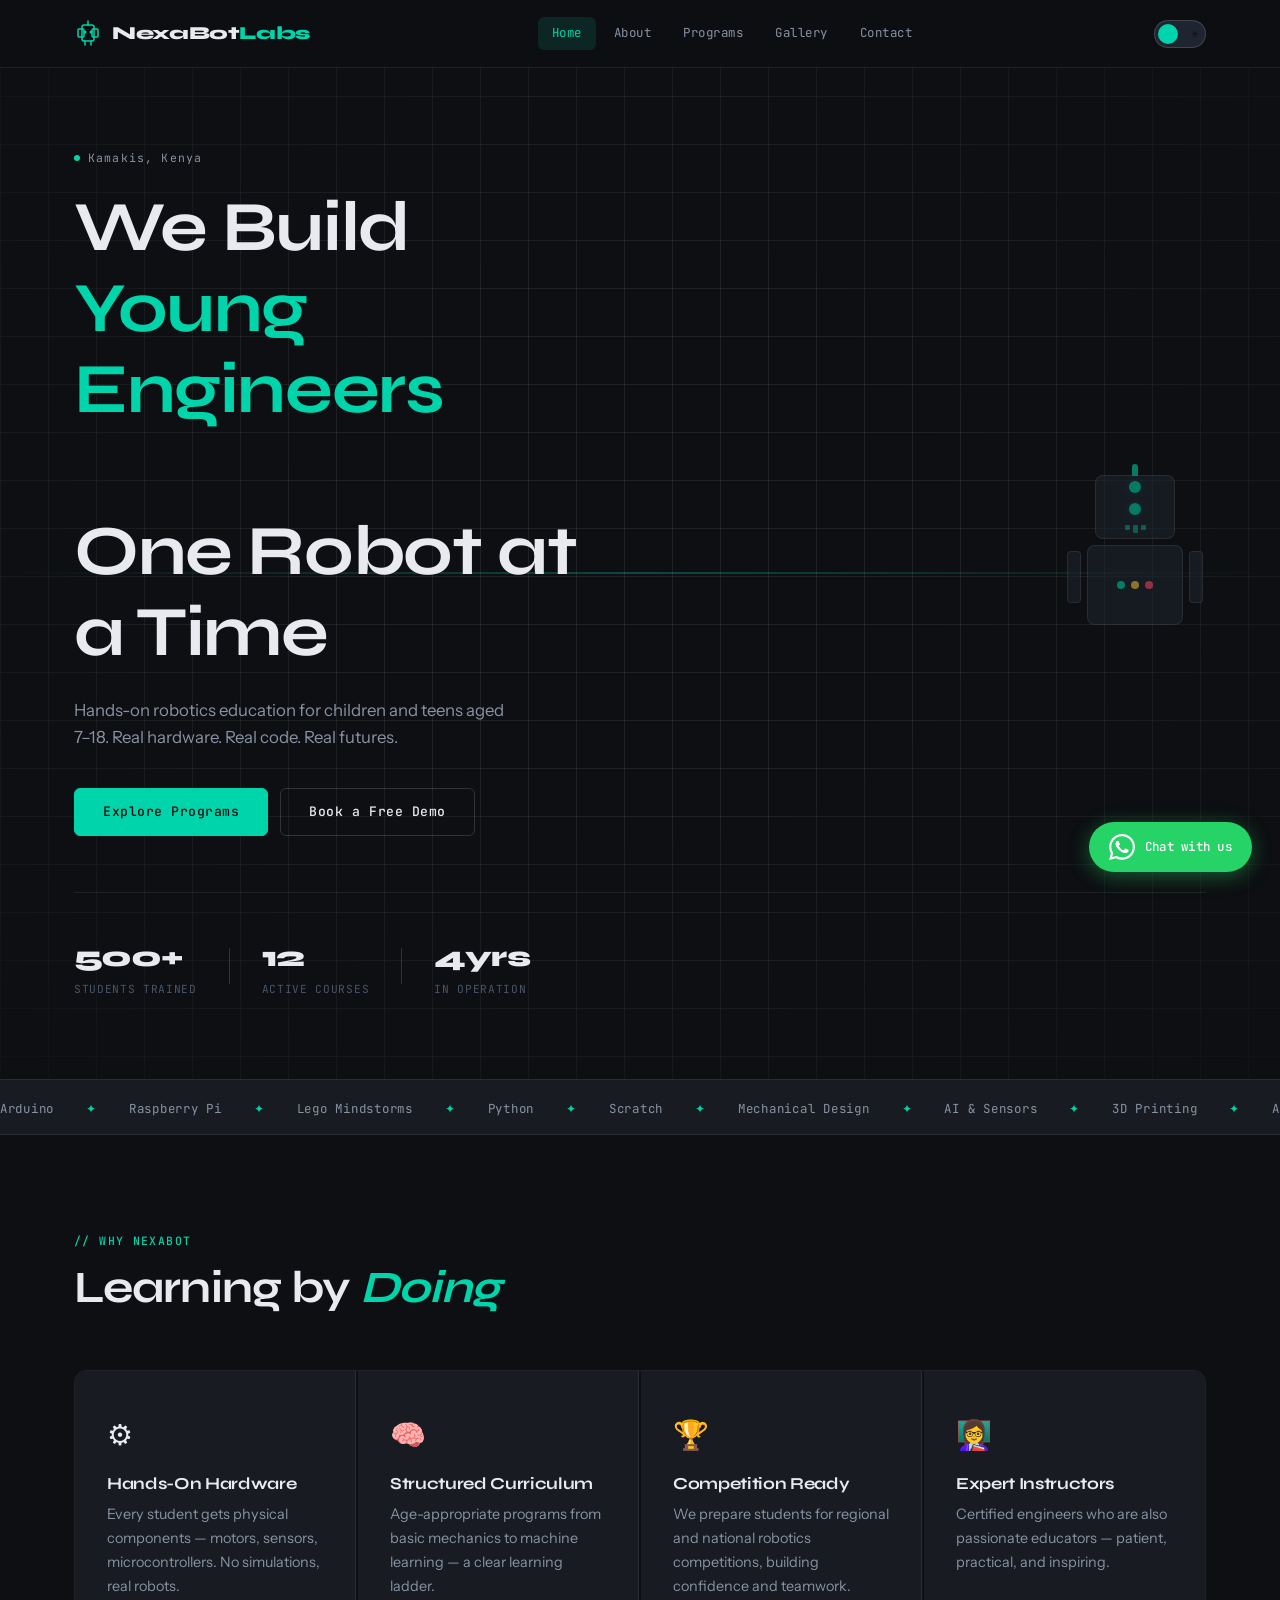
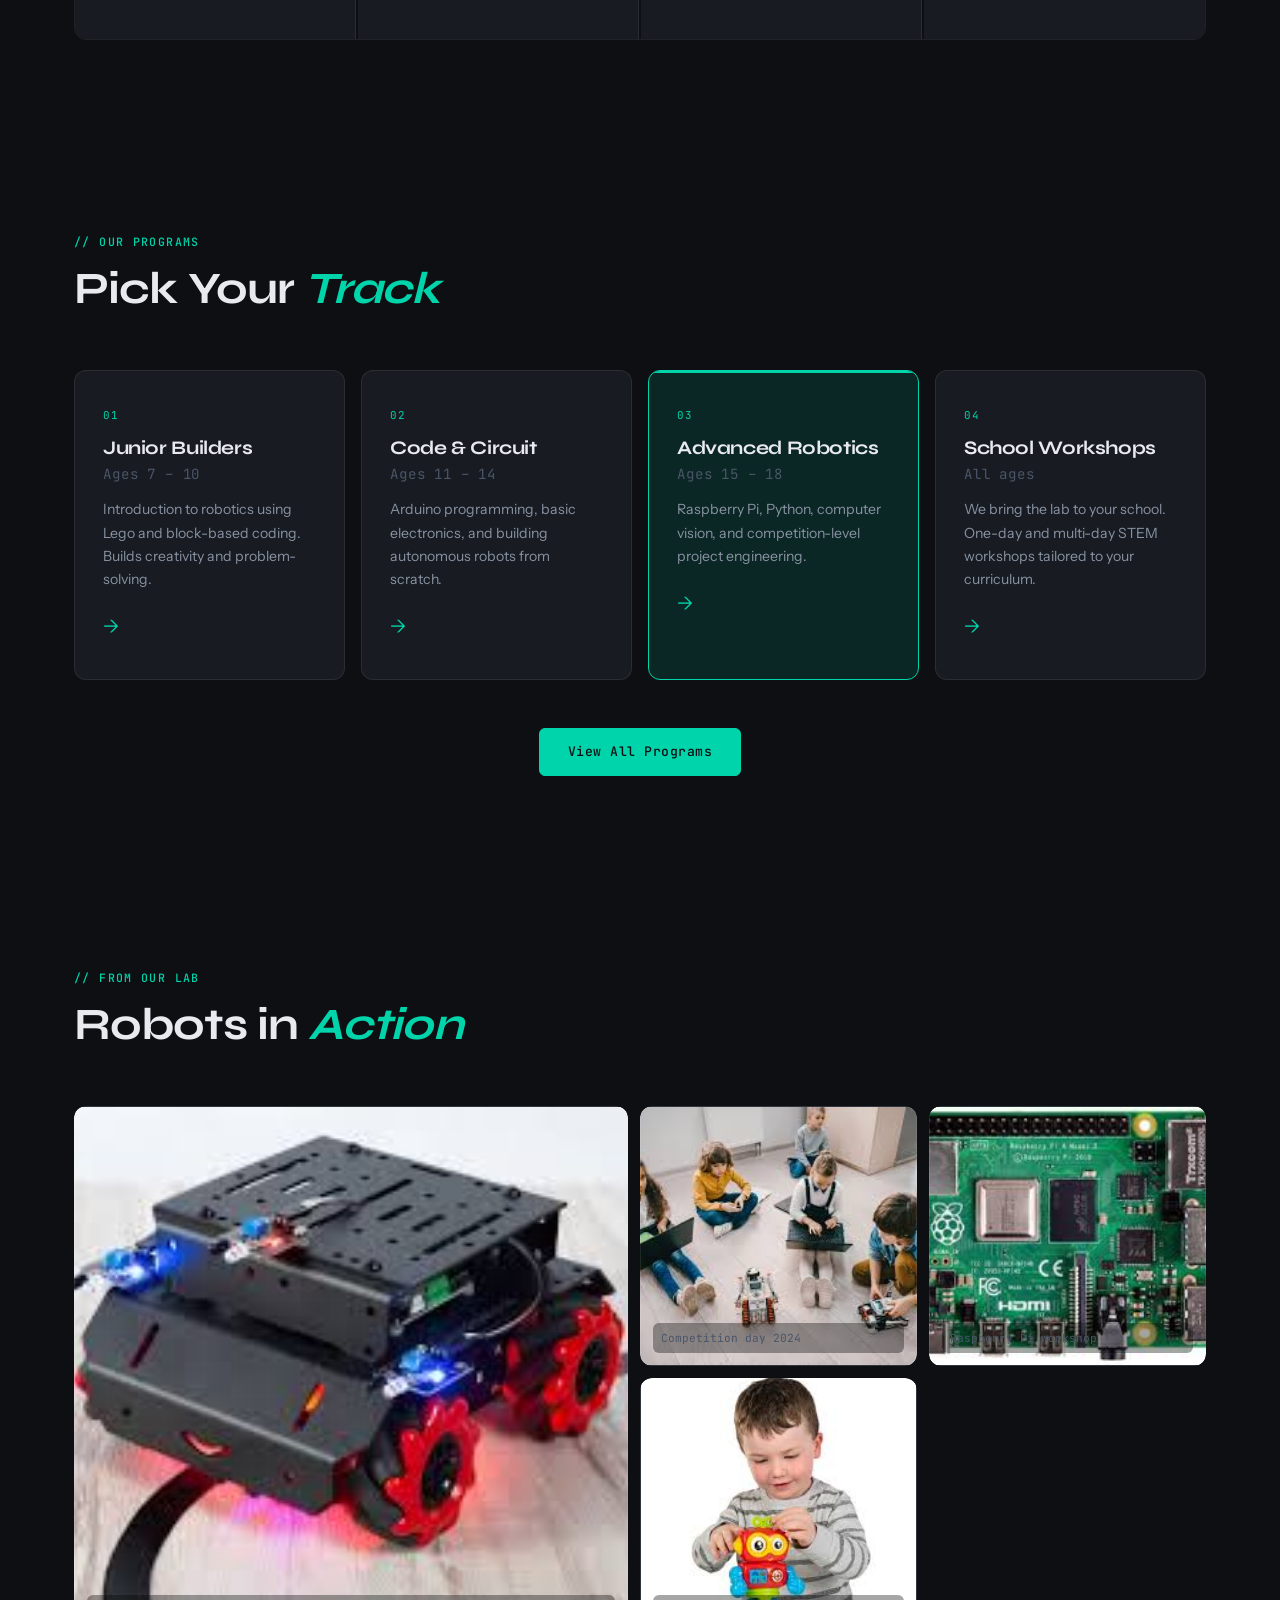
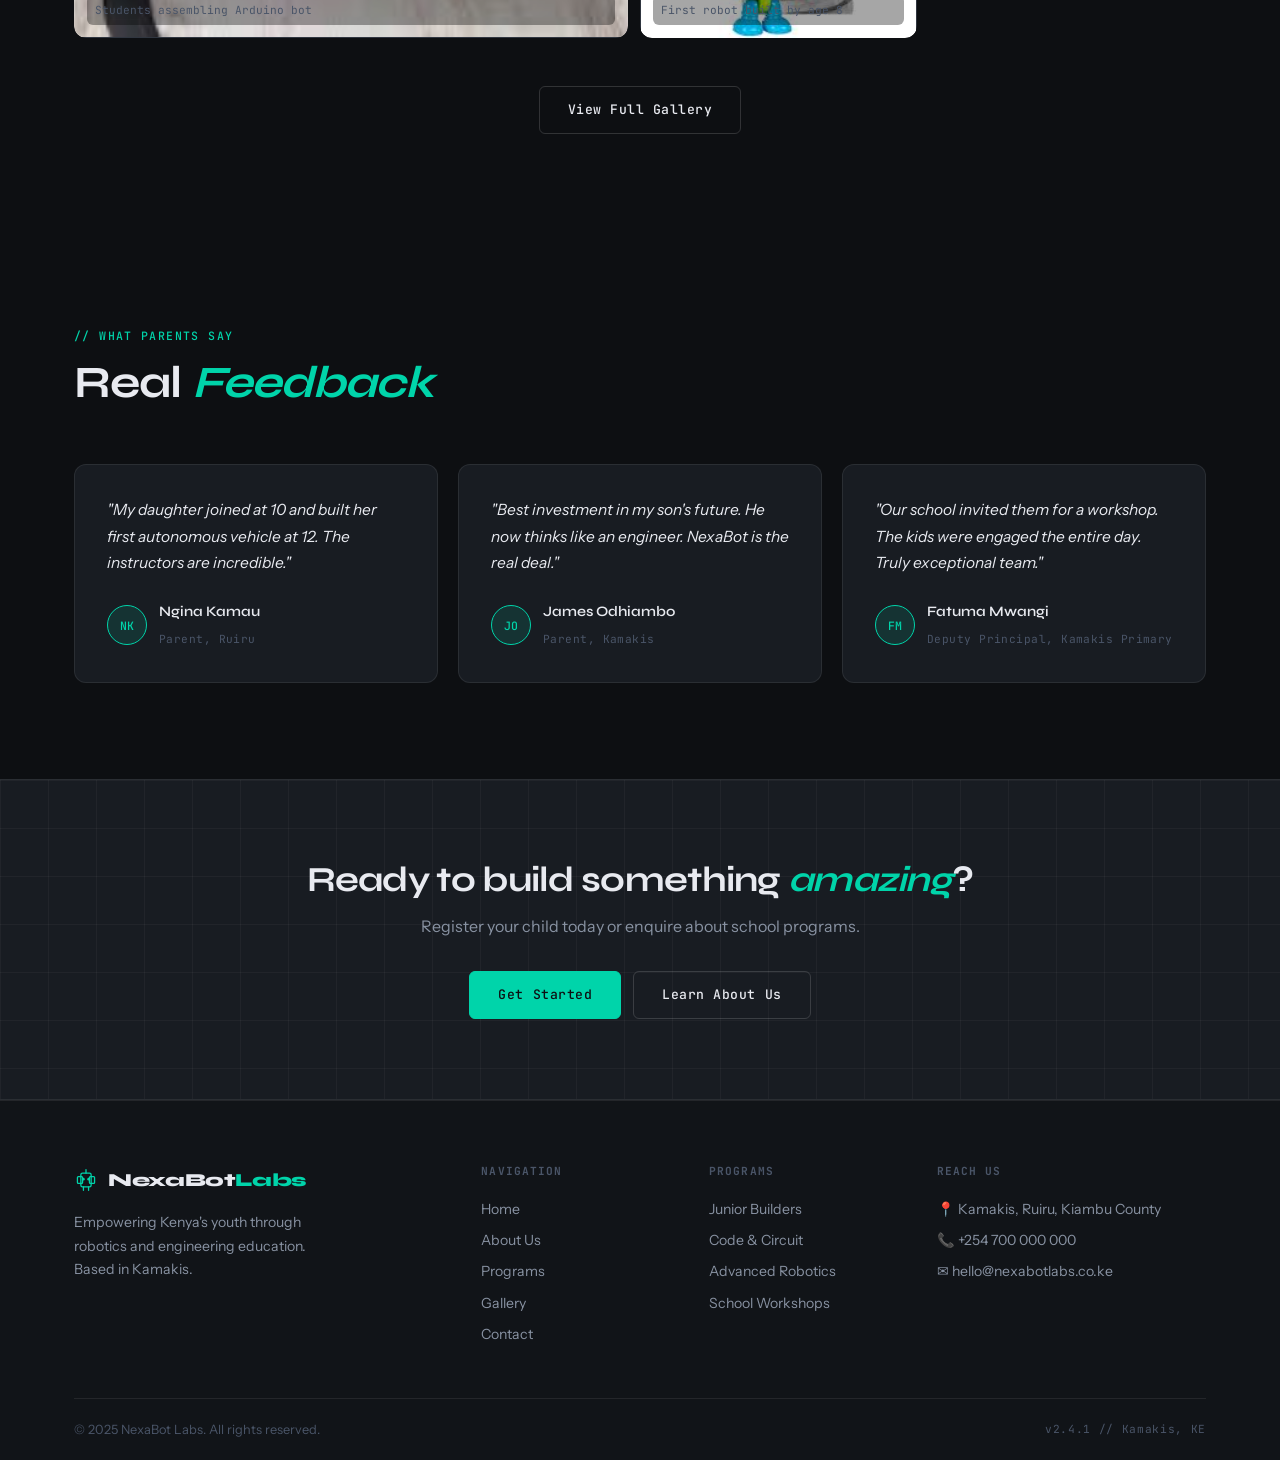
==== commit 802b5a2b: "Gallery teaser" ====
--- a/index.html
+++ b/index.html
@@ -211,16 +211,16 @@
       </div>
       <div class="gallery-grid-preview">
         <div class="gp-item gp-large">
-          <div class="gp-placeholder" data-label="Students assembling Arduino bot"></div>
+          <div class="gp-placeholder" style="background-image: url('assets/arduino.jpg');" data-label="Students assembling Arduino bot"></div>
         </div>
         <div class="gp-item">
-          <div class="gp-placeholder" data-label="Competition day 2024"></div>
+          <div class="gp-placeholder" style="background-image: url('assets/competition-2024.jpg');" data-label="Competition day 2024"></div>
         </div>
         <div class="gp-item">
-          <div class="gp-placeholder" data-label="Raspberry Pi workshop"></div>
+          <div class="gp-placeholder" style="background-image: url('assets/raspberry-pi-workshop.jpg');" data-label="Raspberry Pi workshop"></div>
         </div>
         <div class="gp-item">
-          <div class="gp-placeholder" data-label="First robot built by age 8"></div>
+          <div class="gp-placeholder" style="background-image: url('assets/first-robot.jpg');" data-label="First robot built by age 8"></div>
         </div>
       </div>
       <div class="section-cta">
--- a/styles.css
+++ b/styles.css
@@ -689,34 +689,52 @@
 .gp-item { border-radius: var(--radius-lg); overflow: hidden; }
 .gp-large { grid-row: 1 / 3; }
 .gp-placeholder {
-  width: 100%; height: 100%;
-  background: var(--surface-2);
+  width: 100%;
+  height: 100%;
+  background-color: var(--surface-2);
+  background-size: cover;
+  background-position: center;
+  background-repeat: no-repeat;
   border: 1px solid var(--border);
   border-radius: var(--radius-lg);
-  display: flex;
-  align-items: flex-end;
-  padding: 16px;
+  overflow: hidden;
+  position: relative;
+  min-height: 200px;
+}
+.gp-placeholder::after {
+  content: attr(data-label);
+  position: absolute;
+  bottom: 12px;
+  left: 12px;
+  right: 12px;
+
   font-family: var(--font-mono);
   font-size: 0.7rem;
   color: var(--text-faint);
-  transition: background var(--transition);
-  min-height: 200px;
-  position: relative;
-}
-.gp-placeholder::before {
-  content: attr(data-label);
+
+  background: rgba(0,0,0,0.35);
+  padding: 6px 8px;
+  border-radius: 6px;
+}
+
+.gp-placeholder:hover {
+  transform: scale(1.02);
+  transition: 0.3s ease;
+}
+
+/* Circuit trace overlay on large placeholder */
+.gp-item.gp-large .gp-placeholder::before {
+  content: "";
   position: absolute;
-  bottom: 16px; left: 16px;
-  right: 16px;
-}
-.gp-placeholder:hover { background: var(--surface-3); }
-
-/* Circuit trace overlay on large placeholder */
-.gp-item.gp-large .gp-placeholder {
+  inset: 0;
+
   background-image:
     linear-gradient(var(--border) 1px, transparent 1px),
     linear-gradient(90deg, var(--border) 1px, transparent 1px);
   background-size: 32px 32px;
+
+  opacity: 0.15;
+  pointer-events: none;
 }
 
 /* =========================================================
